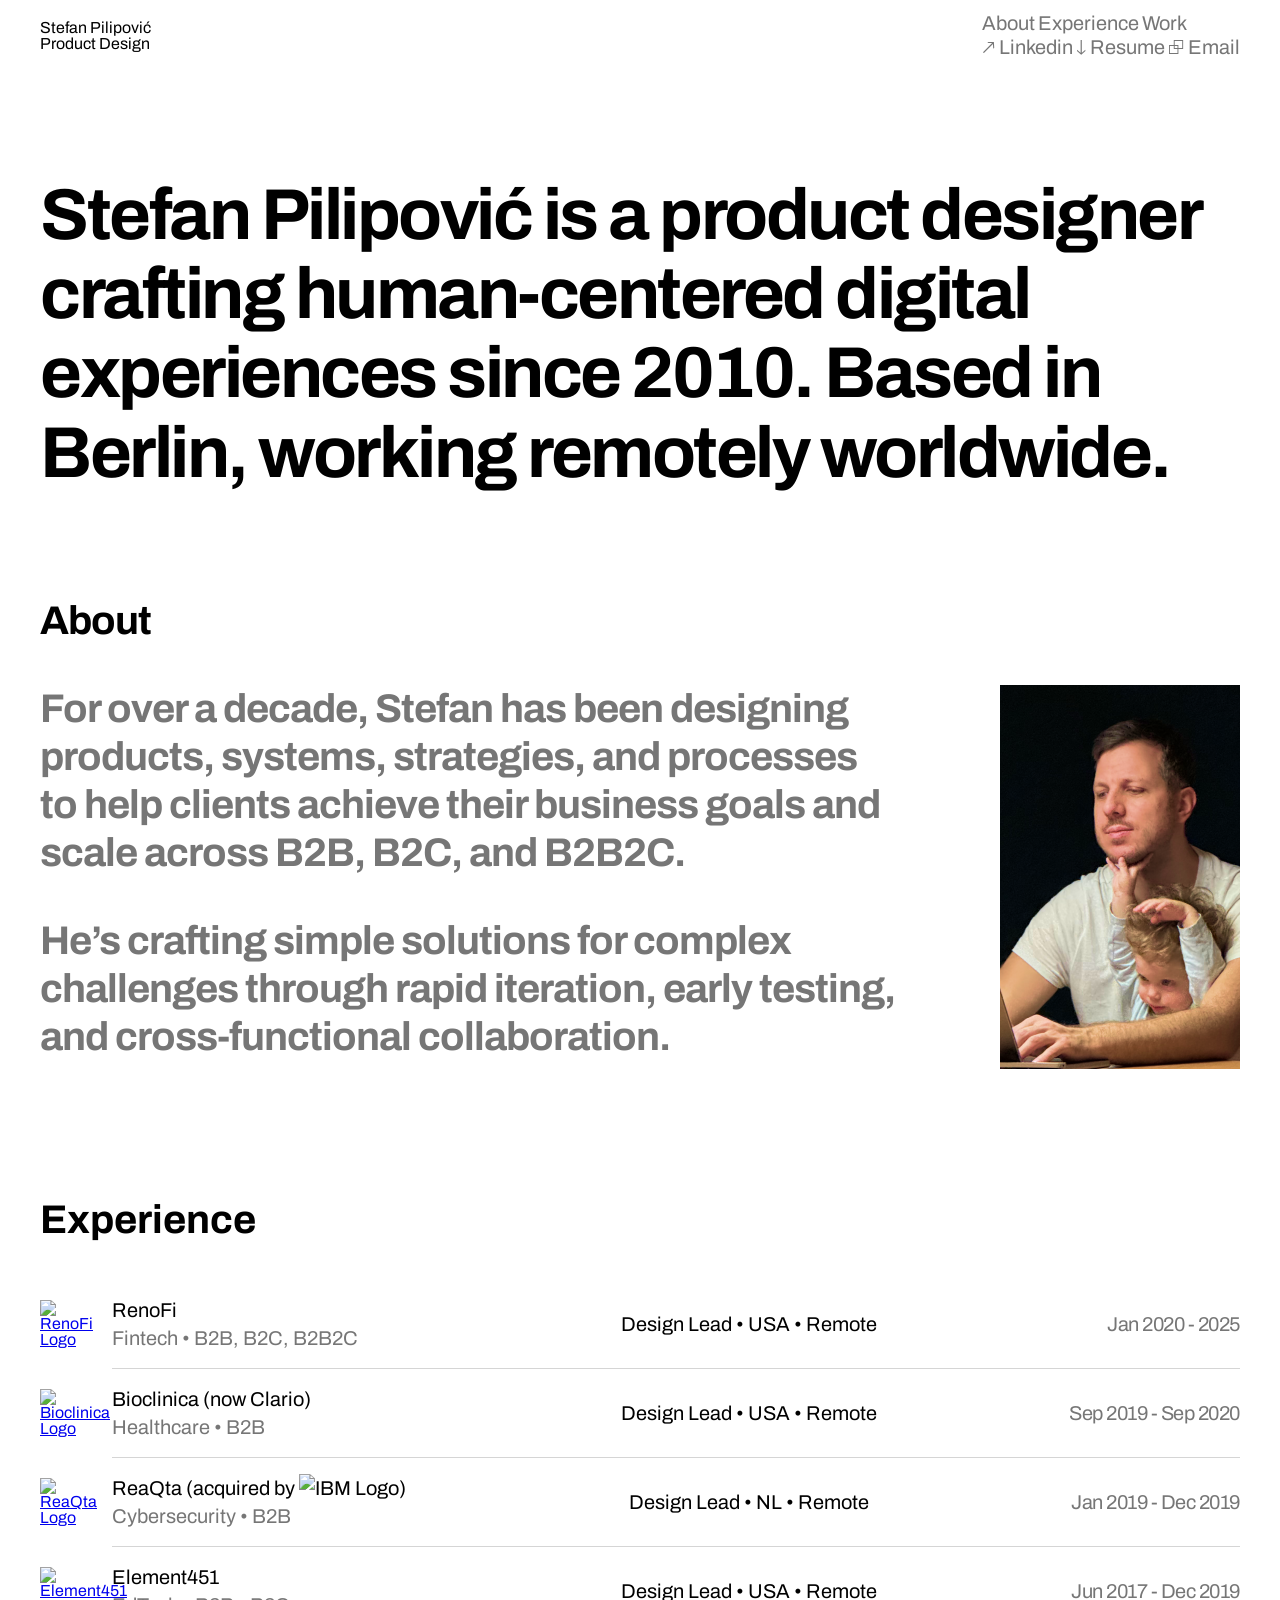
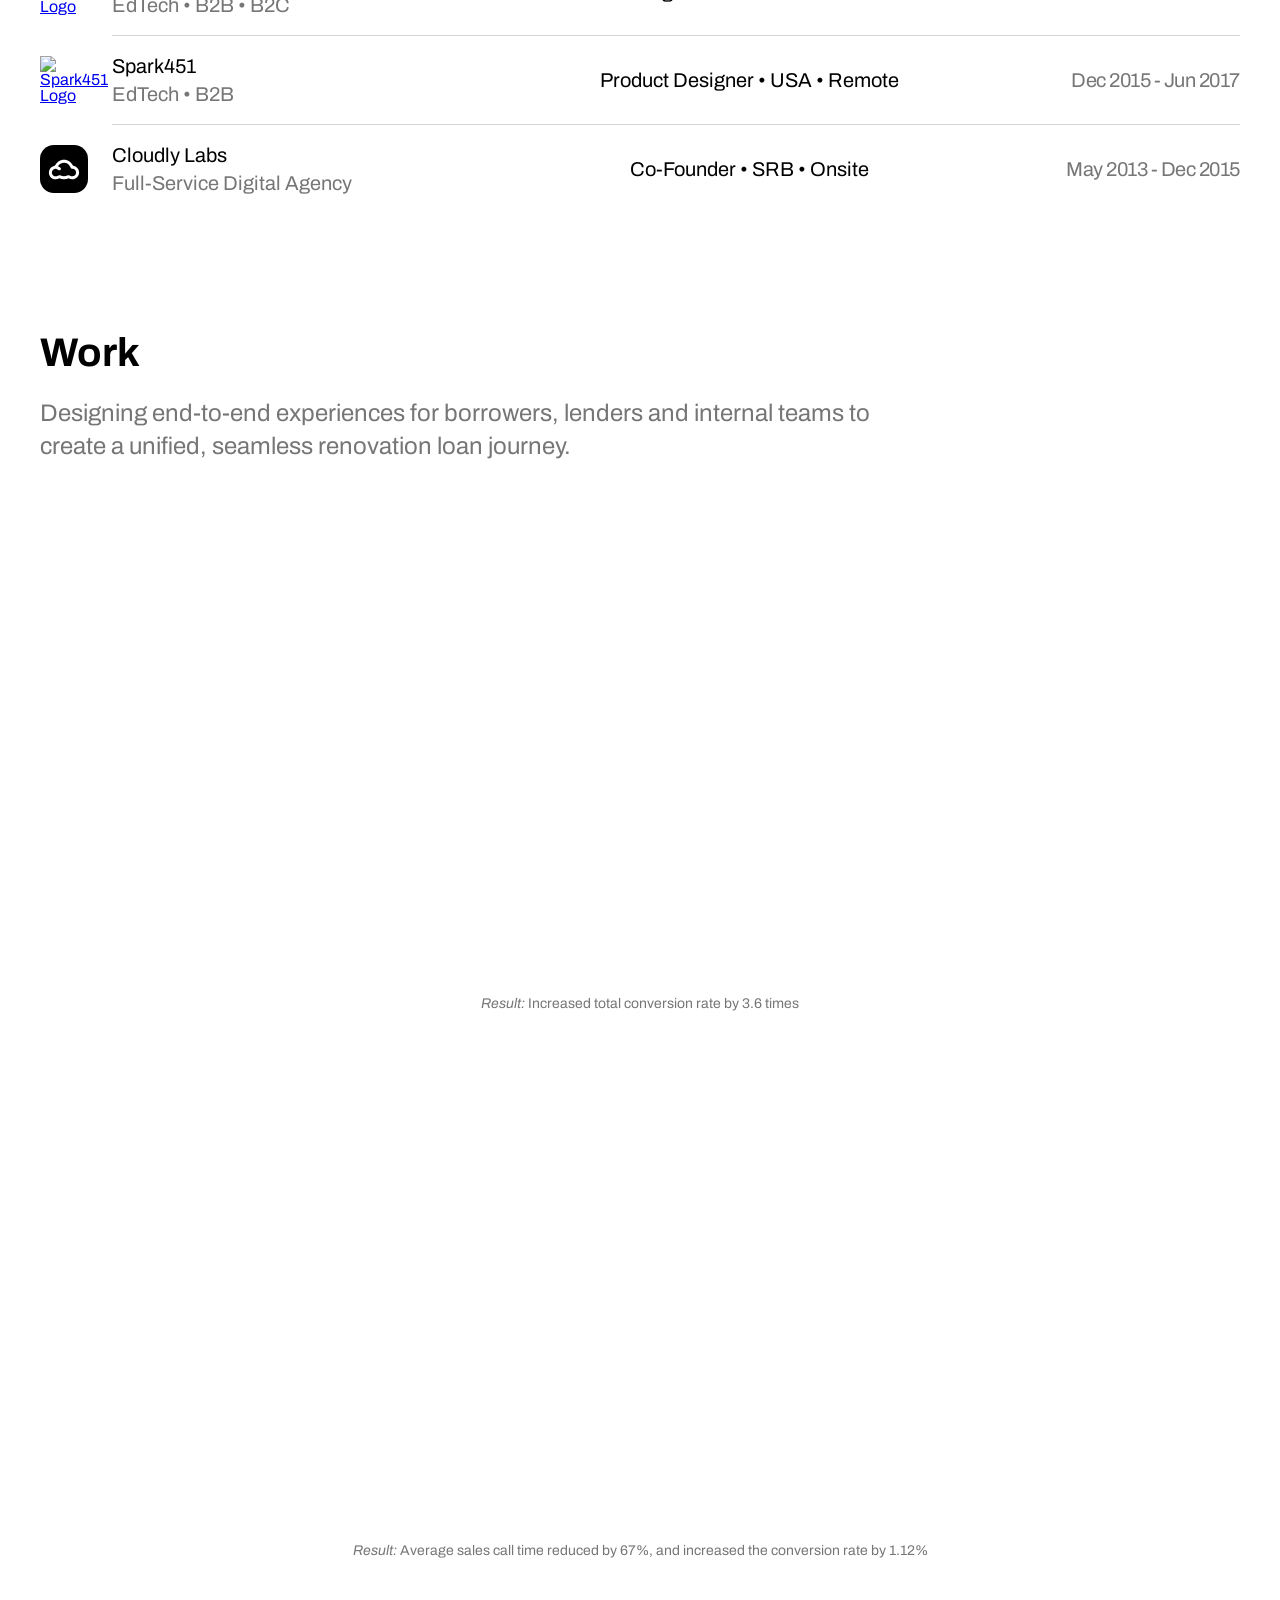
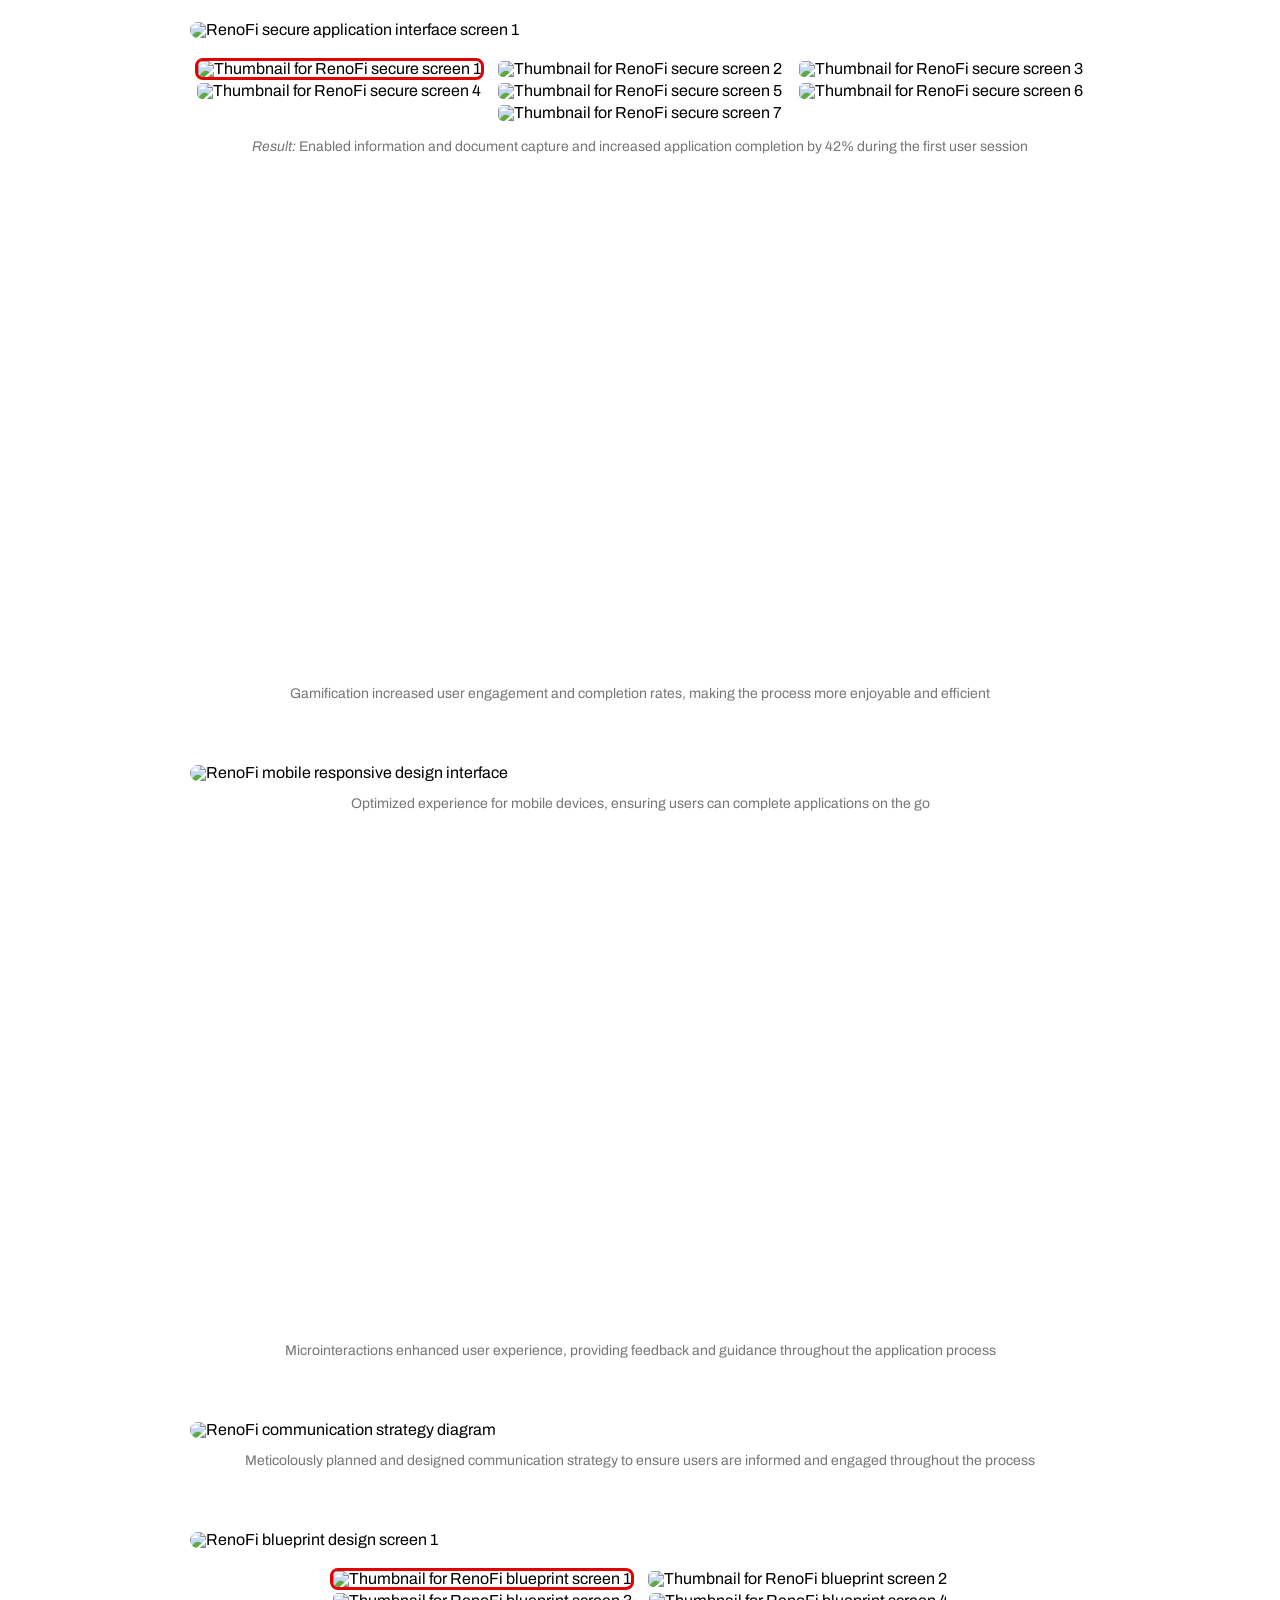
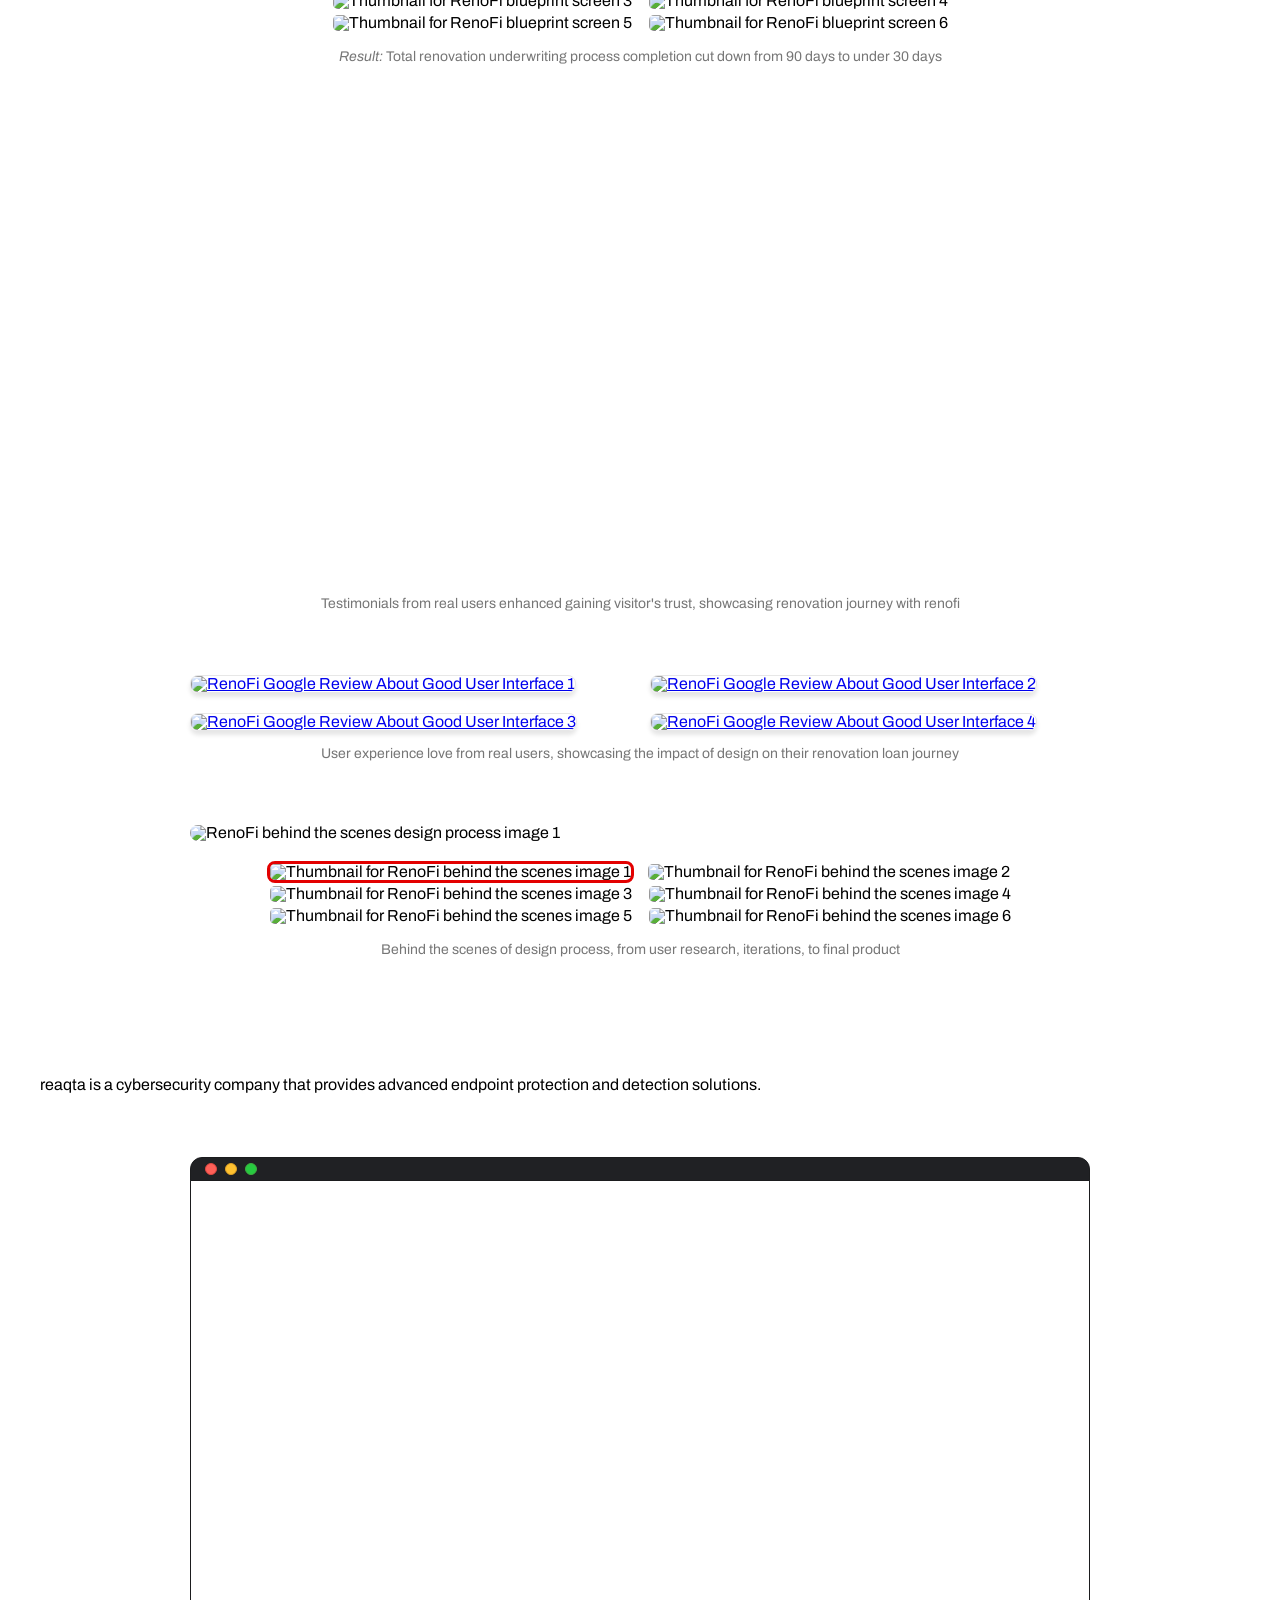
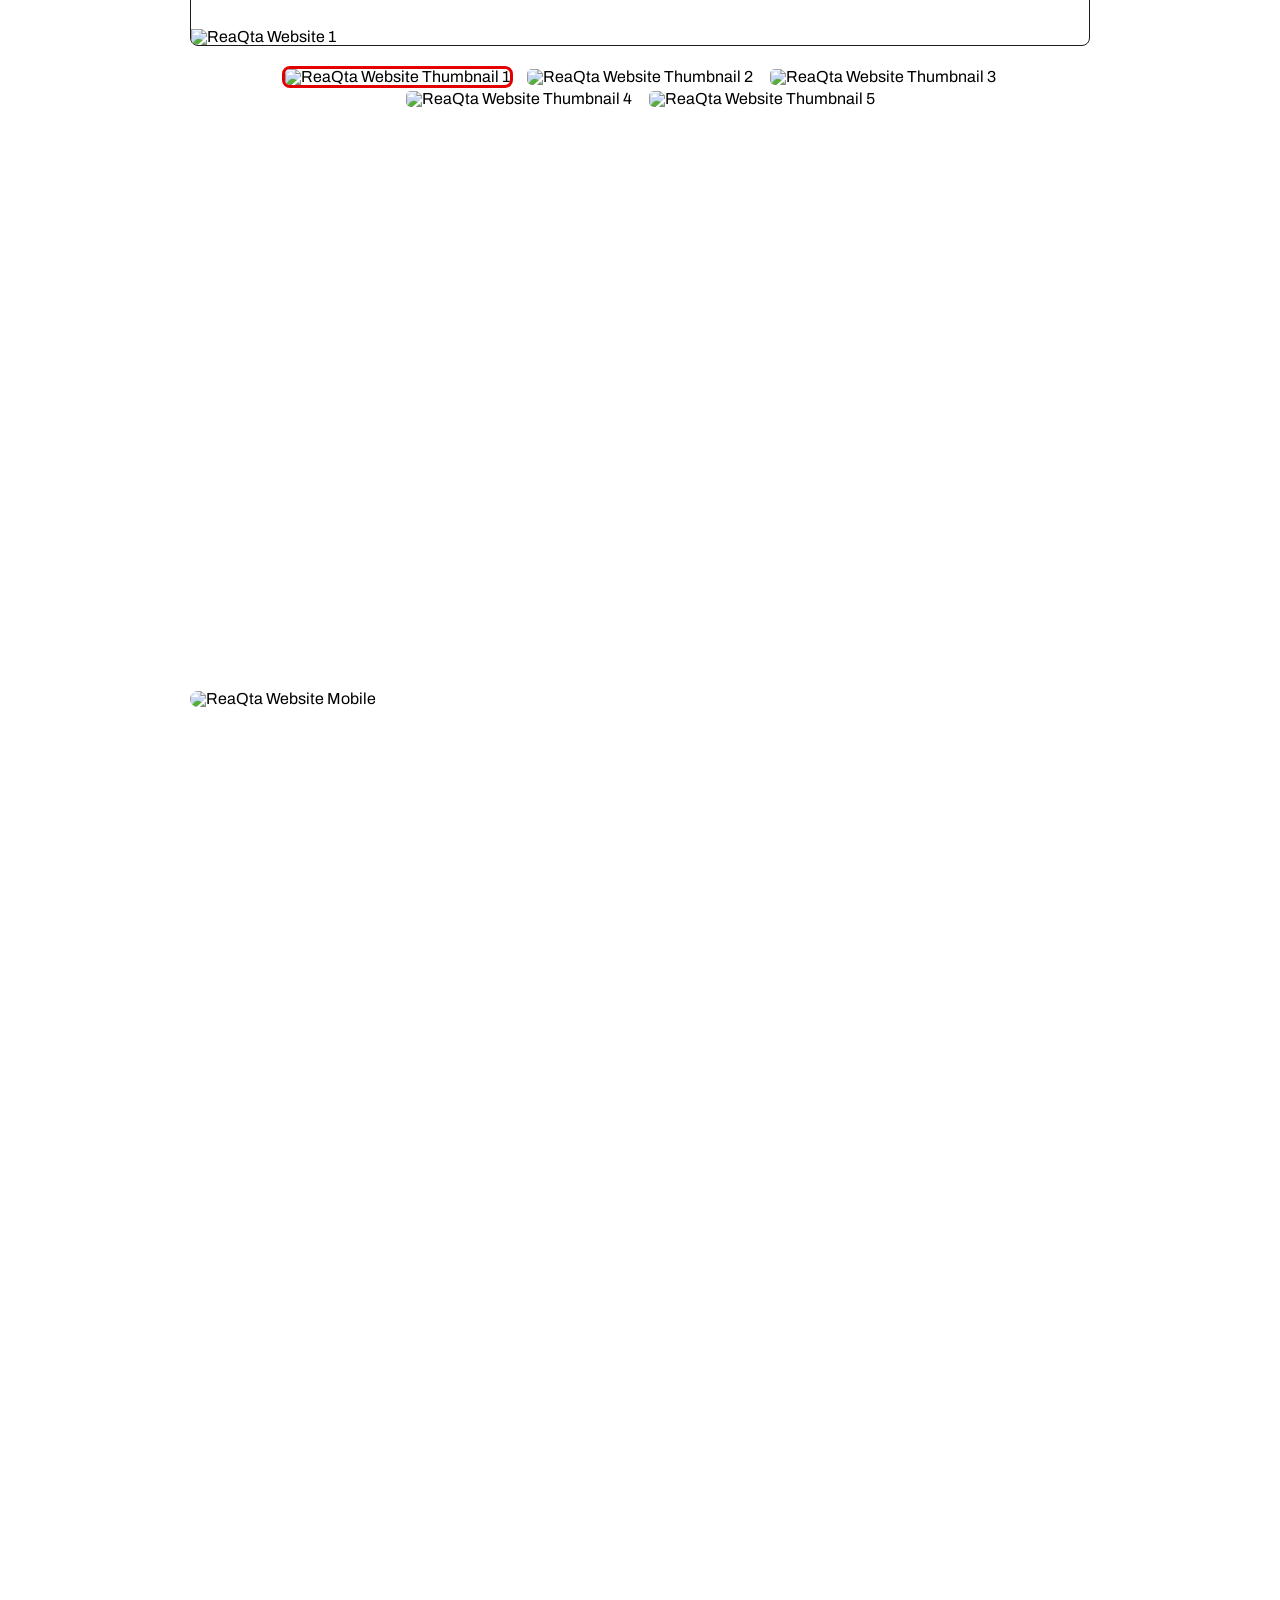
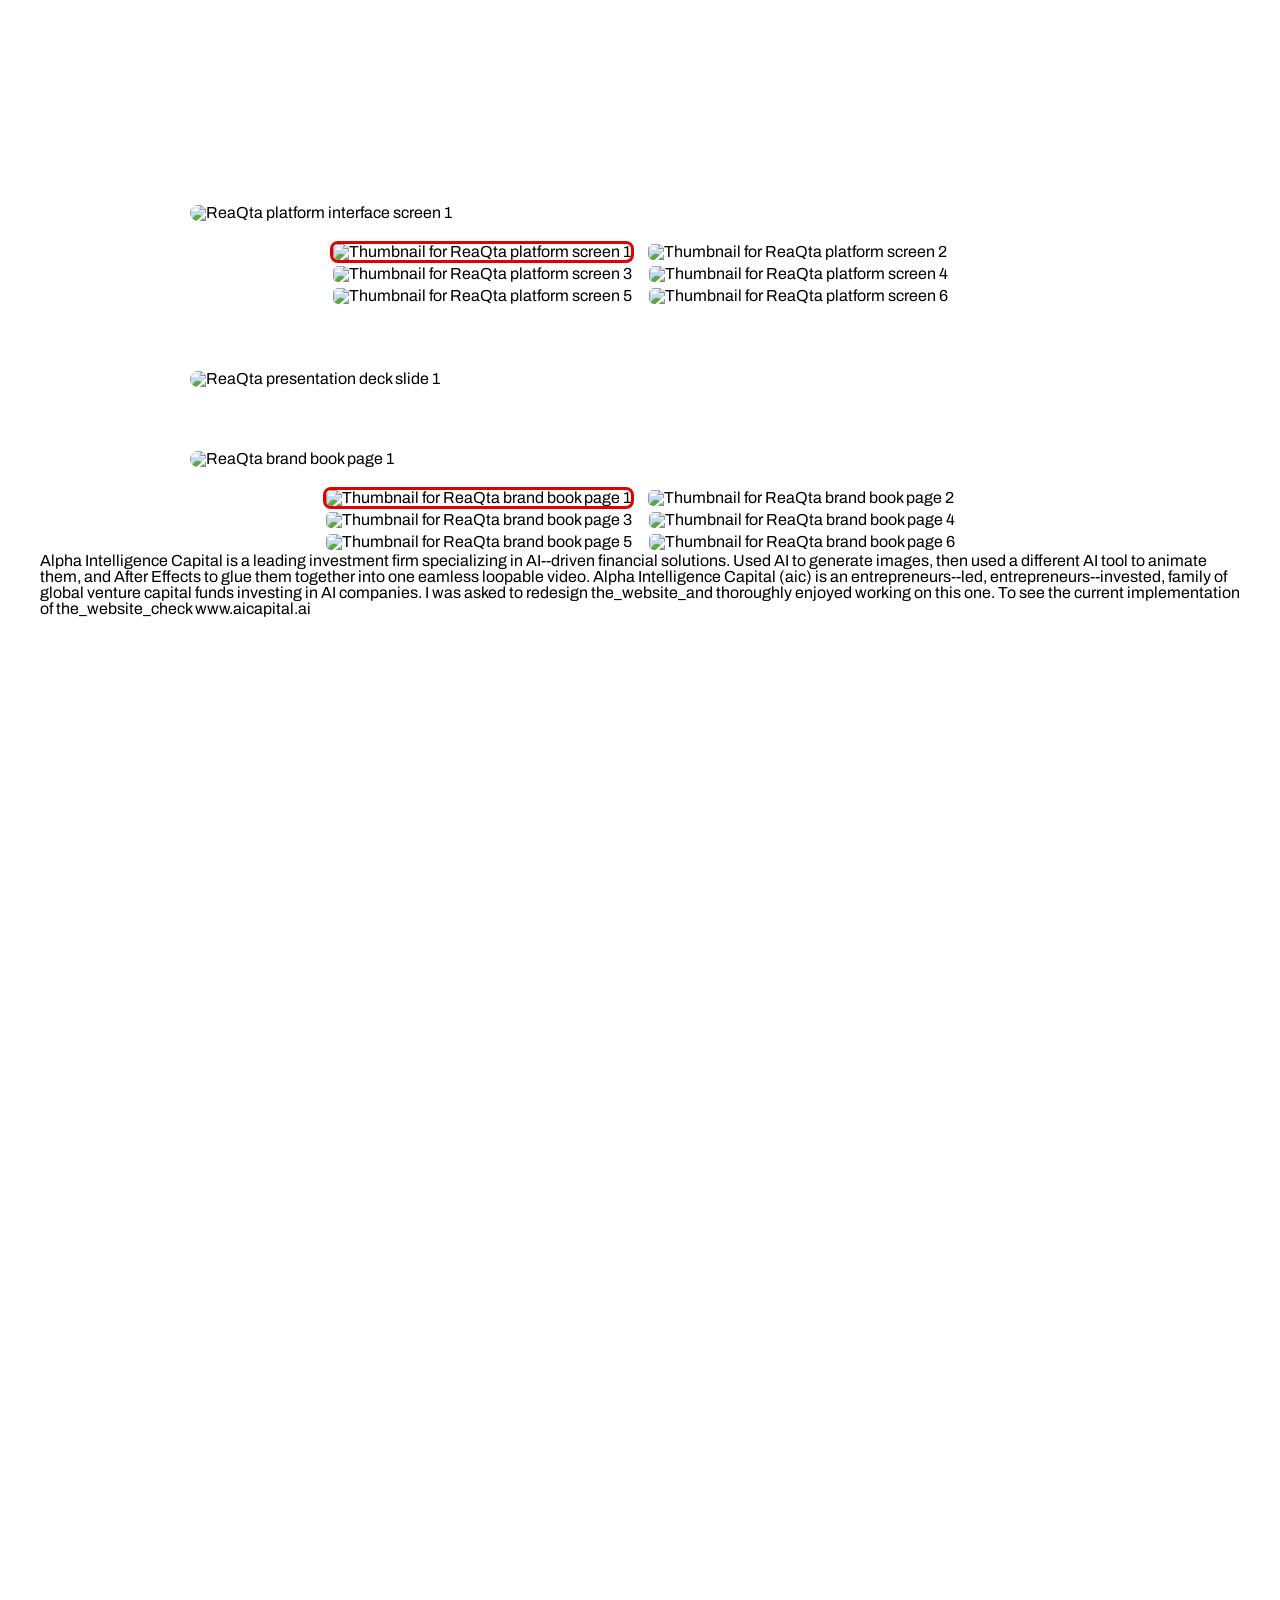
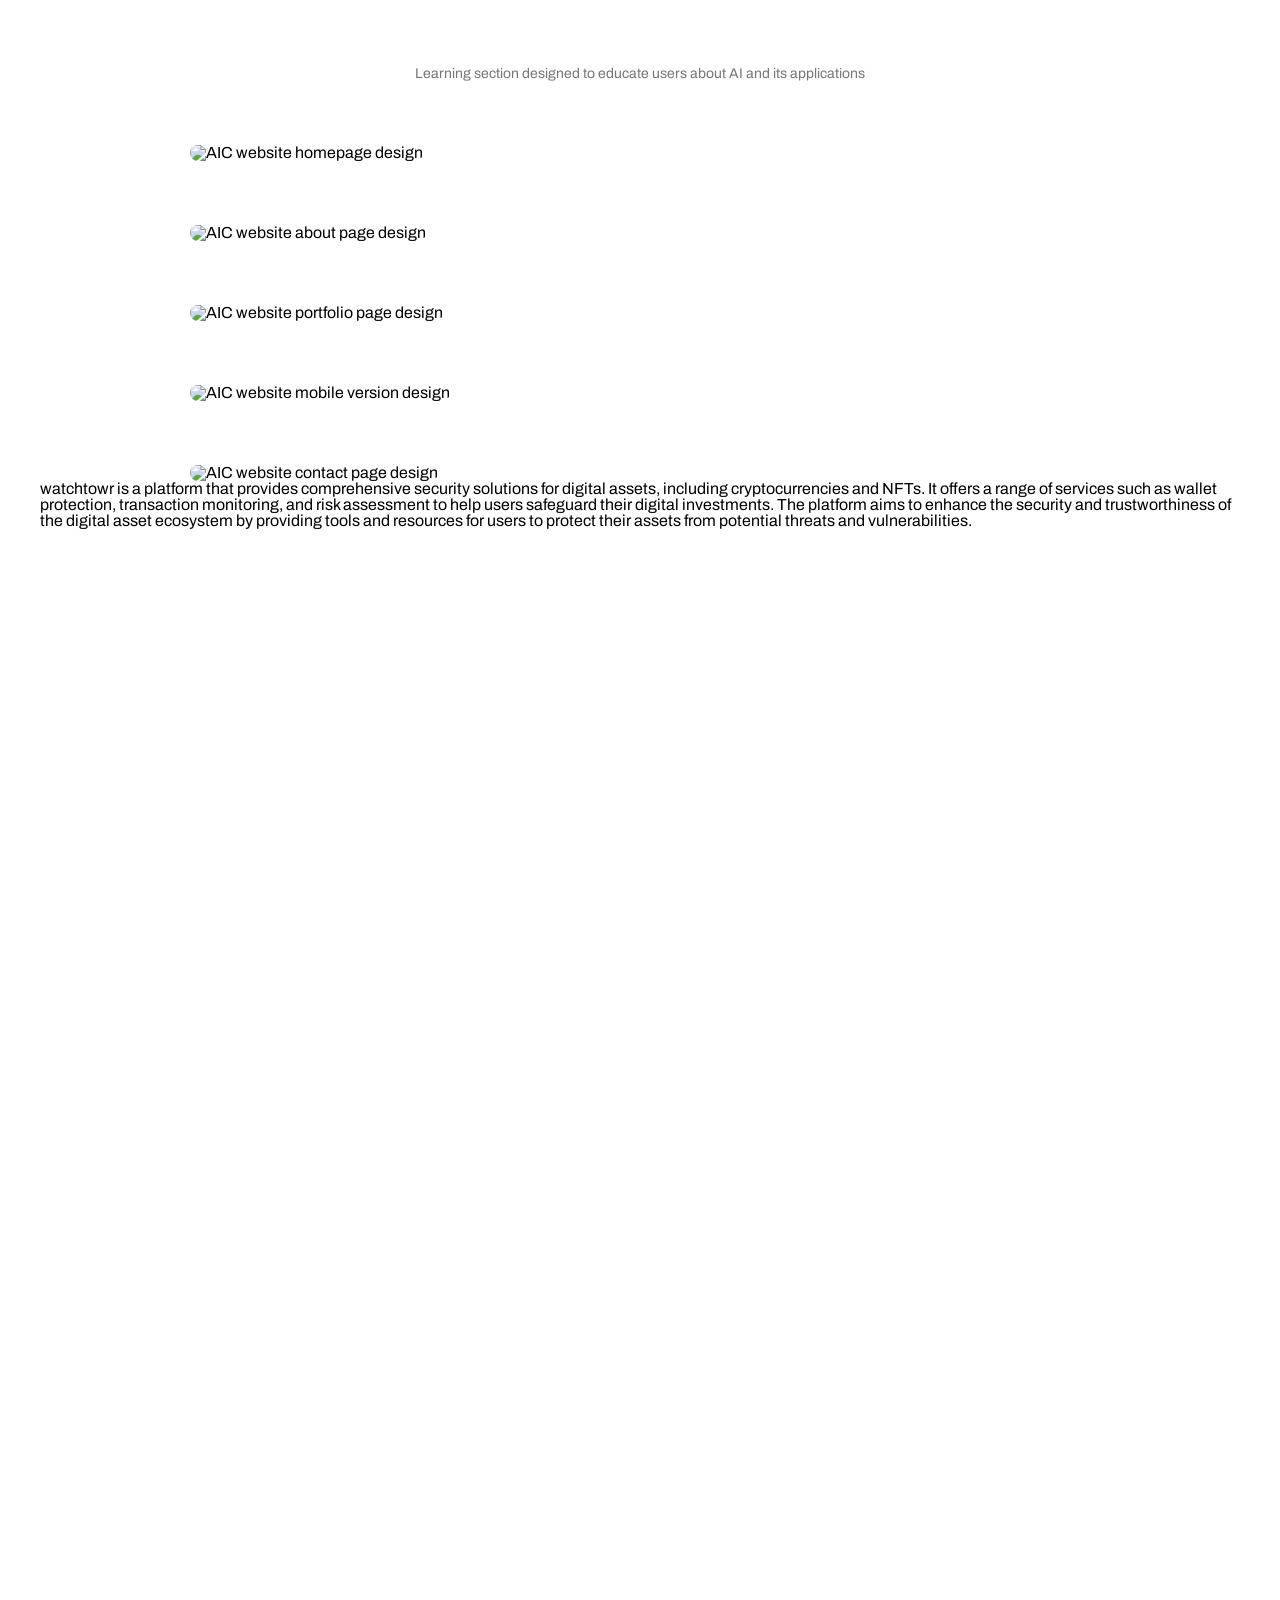
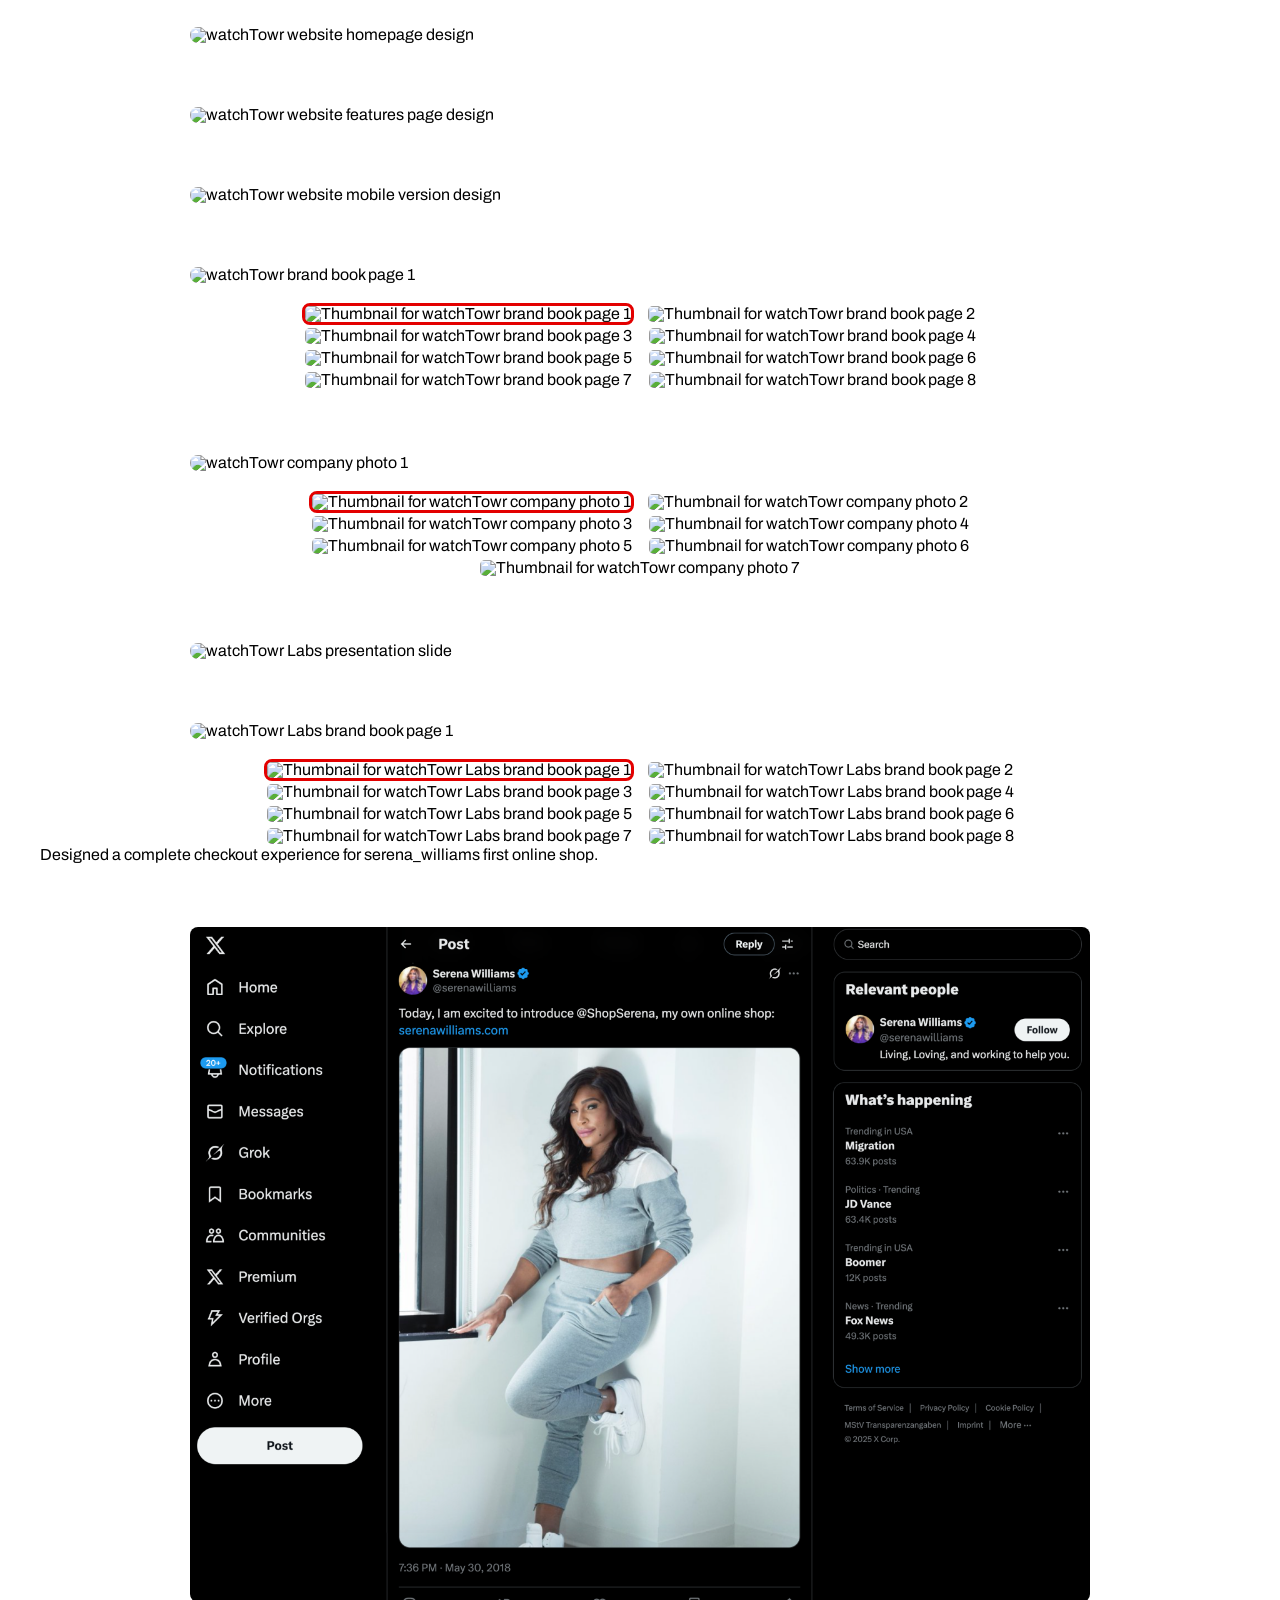
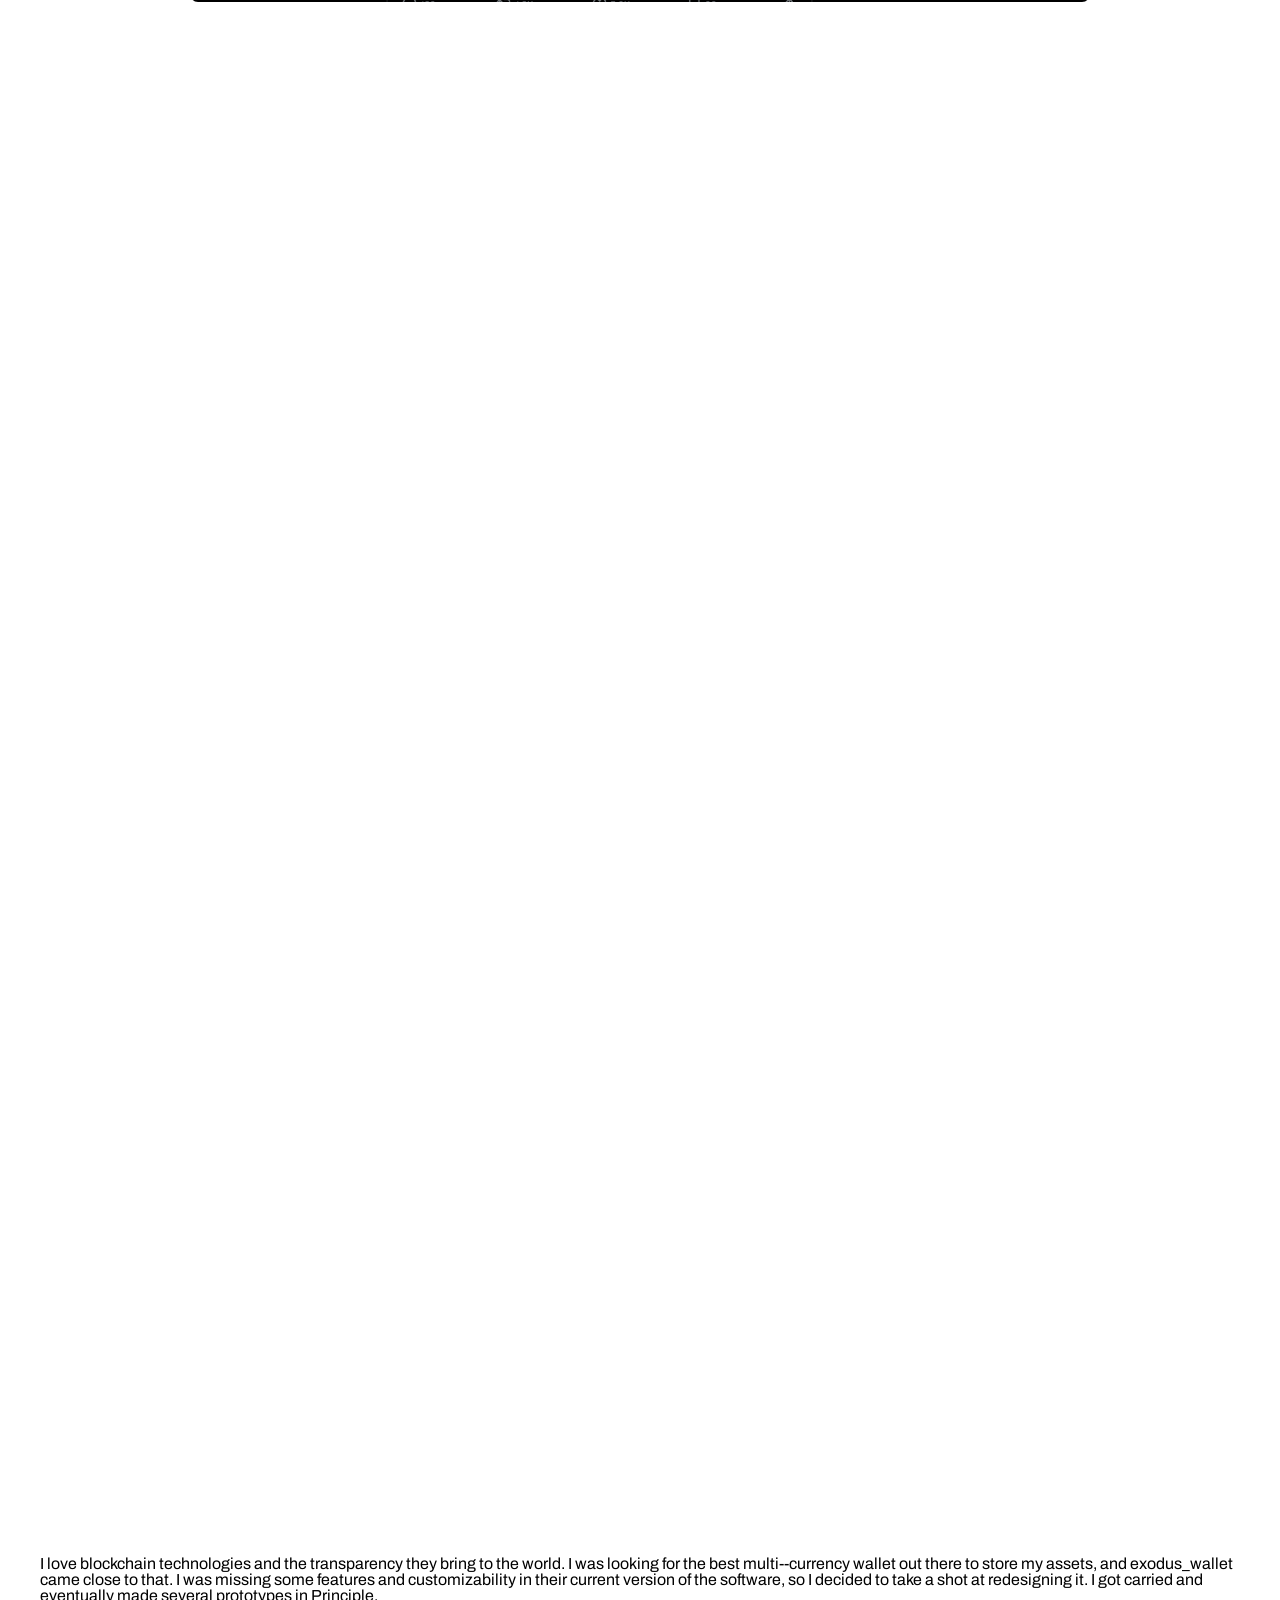
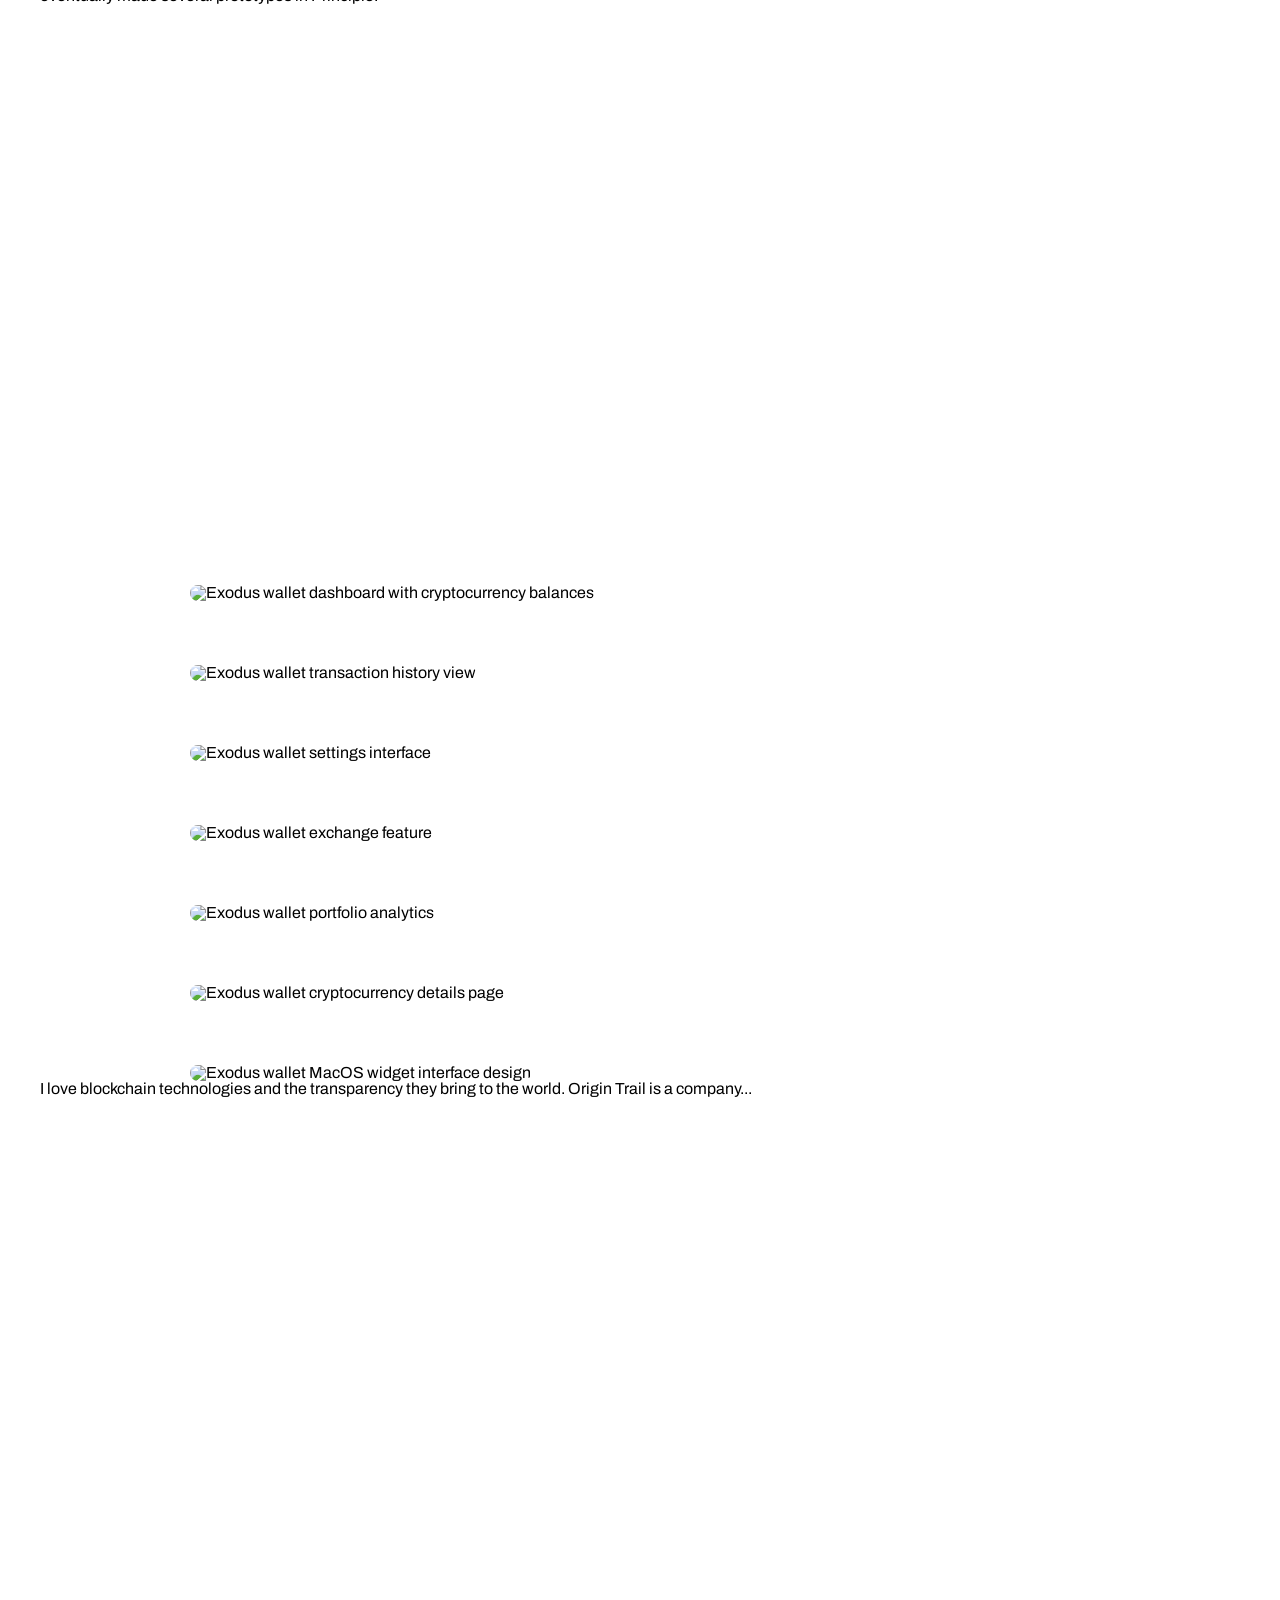
==== index - double row header.html @ b79d9fab "Made breakpoint versions, renamed header to navigation" ====
<!DOCTYPE html>
<html lang="en">

<head>
    <meta charset="UTF-8">
    <meta name="viewport" content="width=device-width, initial-scale=1.0">
    <title>Stefan Pilipović</title>
    <link rel="preconnect" href="https://fonts.googleapis.com">
    <link rel="preconnect" href="https://fonts.gstatic.com" crossorigin>
    <link href="https://fonts.googleapis.com/css2?family=Archivo:ital,wght@0,100..900;1,100..900&display=swap"
        rel="stylesheet">
    <link href="https://fonts.googleapis.com/css2?family=Noto+Sans+Symbols+2&display=swap" rel="stylesheet">
    <link rel="stylesheet" href="reset.css">
    <link rel="stylesheet" href="style.css">
    <link rel="stylesheet" href="header.css">
    <link rel="stylesheet" href="heading.css">
    <link rel="stylesheet" href="about.css">
    <link rel="stylesheet" href="experience.css">
    <link rel="stylesheet" href="work.css">
    <link rel="stylesheet" href="browser.css">
    <link rel="stylesheet" href="tooltip.css">
    <link rel="stylesheet" href="slideshow.css">
    <link rel="icon" type="image/svg+xml" href="assets/favicon.svg">
</head>

<!-- Google tag (gtag.js) -->
<script async src="https://www.googletagmanager.com/gtag/js?id=G-XB05ZPTBJV"></script>
<script>
    window.dataLayer = window.dataLayer || [];
    function gtag() { dataLayer.push(arguments); }
    gtag('js', new Date());
    gtag('config', 'G-XB05ZPTBJV');
</script>

<body>
    <header class="header">
        <div class="header__top">
            <p class="header__top--text">Stefan Pilipović</p>
            <p class="header__top--text">Product Design</p>
        </div>
        <div class="header__bottom">
            <div class="header__links--wrapper--left">
                <a href="#about" class="header__link">About</a>
                <a href="#experience" class="header__link">Experience</a>
                <a href="#work" class="header__link">Work</a>
            </div>

            <div class="header__links--wrapper--right">
                <a href="https://www.linkedin.com/in/spilipovic/" target="_blank" class="header__link"><span
                        class="header__links--symbol">&#x1F855;</span> Linkedin</a>
                <a href="https://www.dribbble.com/caki/" target="_blank" class="header__link"><span
                        class="header__links--symbol">&#129107;</span> Resume</a>
                <a href="mailto:stefan.pilipovic@gmail.com" class="header__link"><span
                        class="header__links--symbol">&#11194;</span>
                    Email</a>
            </div>
        </div>
    </header>


    <h1 class="heading">Stefan Pilipović is a product designer crafting human-centered digital experiences since 2010.
        Based in
        Berlin, working remotely worldwide.
    </h1>

    <section id="about" class="about">
        <h2 class="about__title">About</h2>
        <div class="about__content">
            <div class="about__text--wrapper">
                <p class="about__text">
                    For over a decade, Stefan has been designing products, systems, strategies, and processes to
                    help clients achieve their business goals and scale across B2B, B2C, and B2B2C.
                </p>
                <p class="about__text">
                    He’s crafting simple solutions for complex challenges through rapid iteration,
                    early testing, and cross-functional collaboration.
                </p>
            </div>
            <div class="about__image--wrapper">
                <img src="assets/profile_picture.png" alt="Profile Picture" class="about__image">
            </div>
        </div>
    </section>


    <section id="experience">
        <h2 class="experience__title">
            Experience
        </h2>

        <div class="experience__item">
            <div class="experience__item--left--side">
                <div class="experience__item--logo">
                    <a href="https://www.renofi.com" target="_blank">
                        <img src="assets/renofi.svg" alt="RenoFi Logo">
                    </a>
                </div>
                <div class="experience__company--name--wrapper">
                    <span class="experience__company--name">RenoFi</span>
                    <span class="experience__company--sector">Fintech • B2B, B2C, B2B2C</span>
                </div>
            </div>
            <div class="experience__location">
                Design Lead • USA • Remote
            </div>
            <div class="experience__duration">
                Jan 2020 - 2025
            </div>
        </div>

        <div class="experience__divider"></div>

        <div class="experience__item">
            <div class="experience__item--left--side">
                <div class="experience__item--logo">
                    <a href="https://www.clario.com" target="_blank">
                        <img src="assets/bioclinica.svg" alt="Bioclinica Logo">
                    </a>
                </div>
                <div class="experience__company--name--wrapper">
                    <span class="experience__company--name">Bioclinica (now Clario)</span>
                    <span class="experience__company--sector">Healthcare • B2B</span>
                </div>
            </div>
            <div class="experience__location">
                Design Lead • USA • Remote
            </div>
            <div class="experience__duration">
                Sep 2019 - Sep 2020
            </div>
        </div>

        <div class="experience__divider"></div>

        <div class="experience__item">
            <div class="experience__item--left--side">
                <div class="experience__item--logo">
                    <a href="https://mediacenter.ibm.com/media/IBM+Security+reaqta+Explained/1_l31z0vax"
                        target="_blank">
                        <img src="assets/reaqta.svg" alt="ReaQta Logo">
                    </a>
                </div>
                <div class="experience__company--name--wrapper">
                    <span class="experience__company--name">ReaQta (acquired by <img src="assets/ibm.svg" alt="IBM Logo"
                            class="ibm-logo">)</span>
                    <span class="experience__company--sector">Cybersecurity • B2B</span>
                </div>
            </div>
            <div class="experience__location">
                Design Lead • NL • Remote
            </div>
            <div class="experience__duration">
                Jan 2019 - Dec 2019
            </div>
        </div>

        <div class="experience__divider"></div>

        <div class="experience__item">
            <div class="experience__item--left--side">
                <div class="experience__item--logo">
                    <a href="https://www.element451.com" target="_blank">
                        <img src="assets/element451.svg" alt="Element451 Logo">
                    </a>
                </div>
                <div class="experience__company--name--wrapper">
                    <span class="experience__company--name">Element451</span>
                    <span class="experience__company--sector">EdTech • B2B • B2C</span>
                </div>
            </div>
            <div class="experience__location">
                Design Lead • USA • Remote
            </div>
            <div class="experience__duration">
                Jun 2017 - Dec 2019
            </div>
        </div>

        <div class="experience__divider"></div>

        <div class="experience__item">
            <div class="experience__item--left--side">
                <div class="experience__item--logo">
                    <a href="https://www.spark451.com" target="_blank">
                        <img src="assets/spark451.svg" alt="Spark451 Logo">
                    </a>
                </div>
                <div class="experience__company--name--wrapper">
                    <span class="experience__company--name">Spark451</span>
                    <span class="experience__company--sector">EdTech • B2B</span>
                </div>
            </div>
            <div class="experience__location">
                Product Designer • USA • Remote
            </div>
            <div class="experience__duration">
                Dec 2015 - Jun 2017
            </div>
        </div>

        <div class="experience__divider"></div>

        <div class="experience__item">
            <div class="experience__item--left--side">
                <div class="experience__item--logo">
                    <img src="assets/cloudly_labs.svg" alt="Cloudly Labs Logo">
                </div>
                <div class="experience__company--name--wrapper">
                    <span class="experience__company--name">Cloudly Labs</span>
                    <span class="experience__company--sector">Full-Service Digital Agency</span>
                </div>
            </div>
            <div class="experience__location">
                Co-Founder • SRB • Onsite
            </div>
            <div class="experience__duration">
                May 2013 - Dec 2015
            </div>
        </div>

    </section>

    <section id="work">
        <h2 class="work__title">
            Work
        </h2>
        <p class="work__description">
            Designing end-to-end experiences for borrowers, lenders and internal teams to create a unified, seamless
            renovation loan journey.
        </p>

        <div class="work__project--block">
            <video class="work__project--block--video">
                <source src="assets/renofi/renofi_video_1.mp4" type="video/mp4">
            </video>
            <span class="work__project--caption">
                <i>Result:</i> Increased total conversion rate by <b>3.6 times</b>
            </span>
        </div>

        <div class="work__project--block">
            <video class="work__project--block--video">
                <source src="assets/renofi/renofi_video_2.mp4" type="video/mp4">
            </video>
        </div>

        <span class="work__project--caption">
            <i>Result:</i> Average sales call time <b>reduced by 67%</b>, and <b>increased the conversion rate by
                1.12%</b>
        </span>

        <div class="slideshow">
            <img class="slideshow__slide" src="assets/renofi/renofi_secure_1.webp"
                alt="RenoFi secure application interface screen 1">
            <img class="slideshow__slide" src="assets/renofi/renofi_secure_2.webp"
                alt="RenoFi secure application interface screen 2">
            <img class="slideshow__slide" src="assets/renofi/renofi_secure_3.webp"
                alt="RenoFi secure application interface screen 3">
            <img class="slideshow__slide" src="assets/renofi/renofi_secure_4.webp"
                alt="RenoFi secure application interface screen 4">
            <img class="slideshow__slide" src="assets/renofi/renofi_secure_5.webp"
                alt="RenoFi secure application interface screen 5">
            <img class="slideshow__slide" src="assets/renofi/renofi_secure_6.webp"
                alt="RenoFi secure application interface screen 6">
            <img class="slideshow__slide" src="assets/renofi/renofi_secure_7.webp"
                alt="RenoFi secure application interface screen 7">

            <div class="thumbnail--wrapper" style="text-align:center; margin-top:20px;">
                <img class="slideshow__thumbnail" src="assets/renofi/renofi_secure_1.webp"
                    alt="Thumbnail for RenoFi secure screen 1">
                <img class="slideshow__thumbnail" src="assets/renofi/renofi_secure_2.webp"
                    alt="Thumbnail for RenoFi secure screen 2">
                <img class="slideshow__thumbnail" src="assets/renofi/renofi_secure_3.webp"
                    alt="Thumbnail for RenoFi secure screen 3">
                <img class="slideshow__thumbnail" src="assets/renofi/renofi_secure_4.webp"
                    alt="Thumbnail for RenoFi secure screen 4">
                <img class="slideshow__thumbnail" src="assets/renofi/renofi_secure_5.webp"
                    alt="Thumbnail for RenoFi secure screen 5">
                <img class="slideshow__thumbnail" src="assets/renofi/renofi_secure_6.webp"
                    alt="Thumbnail for RenoFi secure screen 6">
                <img class="slideshow__thumbnail" src="assets/renofi/renofi_secure_7.webp"
                    alt="Thumbnail for RenoFi secure screen 7">
            </div>
        </div>

        <span class="work__project--caption">
            <i>Result:</i> Enabled information and document capture and <b>increased application completion by
                42%</b>
            during the first user session
        </span>

        <div class="work__project--block">
            <video class="work__project--block--video" style="max-height: 450px;">
                <source src="assets/renofi/renofi_video_4.mp4" type="video/mp4">
            </video>
        </div>

        <span class="work__project--caption">
            Gamification increased user engagement and completion rates, making the process more
            <b>enjoyable and efficient</b>
        </span>

        <div class="work__project--block">
            <img src="assets/renofi/renofi_secure_8.webp" alt="RenoFi mobile responsive design interface"
                class="work__project--block--image">
        </div>

        <span class="work__project--caption">
            Optimized experience for mobile devices, ensuring users can complete applications on the go
        </span>

        <div class="work__project--block">
            <video class="work__project--block--video">
                <source src="assets/renofi/renofi_video_3.mp4" type="video/mp4">
            </video>
        </div>

        <span class="work__project--caption">
            Microinteractions enhanced user experience, providing feedback and guidance throughout the
            application process
        </span>

        <div class="work__project--block">
            <img src="assets/renofi/renofi_secure_9.webp" alt="RenoFi communication strategy diagram"
                class="work__project--block--image">
        </div>

        <span class="work__project--caption">
            Meticolously planned and designed communication strategy to ensure users are informed and
            engaged throughout the process
        </span>

        <div class="slideshow work__project--block--content">
            <img class="slideshow__slide" src="assets/renofi/renofi_blueprint_1.webp"
                alt="RenoFi blueprint design screen 1">
            <img class="slideshow__slide" src="assets/renofi/renofi_blueprint_2.webp"
                alt="RenoFi blueprint design screen 2">
            <img class="slideshow__slide" src="assets/renofi/renofi_blueprint_3.webp"
                alt="RenoFi blueprint design screen 3">
            <img class="slideshow__slide" src="assets/renofi/renofi_blueprint_4.webp"
                alt="RenoFi blueprint design screen 4">
            <img class="slideshow__slide" src="assets/renofi/renofi_blueprint_5.webp"
                alt="RenoFi blueprint design screen 5">
            <img class="slideshow__slide" src="assets/renofi/renofi_blueprint_6.webp"
                alt="RenoFi blueprint design screen 6">

            <div class="slideshow__thumbnail--wrapper">
                <img class="slideshow__thumbnail" src="assets/renofi/renofi_blueprint_1.webp"
                    alt="Thumbnail for RenoFi blueprint screen 1">
                <img class="slideshow__thumbnail" src="assets/renofi/renofi_blueprint_2.webp"
                    alt="Thumbnail for RenoFi blueprint screen 2">
                <img class="slideshow__thumbnail" src="assets/renofi/renofi_blueprint_3.webp"
                    alt="Thumbnail for RenoFi blueprint screen 3">
                <img class="slideshow__thumbnail" src="assets/renofi/renofi_blueprint_4.webp"
                    alt="Thumbnail for RenoFi blueprint screen 4">
                <img class="slideshow__thumbnail" src="assets/renofi/renofi_blueprint_5.webp"
                    alt="Thumbnail for RenoFi blueprint screen 5">
                <img class="slideshow__thumbnail" src="assets/renofi/renofi_blueprint_6.webp"
                    alt="Thumbnail for RenoFi blueprint screen 6">
            </div>
        </div>

        <span class="work__project--caption">
            <i>Result:</i> Total renovation underwriting <b>process completion cut down from 90 days to
                under 30 days</b>
        </span>

        <div class="work__project--block">
            <video class="work__project--block--video">
                <source src="assets/renofi/renofi_video_5.mp4" type="video/mp4">
            </video>
        </div>

        <span class="work__project--caption">
            Testimonials from real users enhanced gaining visitor's trust, showcasing renovation journey with renofi
        </span>

        <div class="work__project--block">
            <div class="work__project--block--reviews">
                <a href="https://maps.app.goo.gl/q4uQizz6maZZ63zh6" target="_blank">
                    <img src="assets/renofi/renofi_review_1.webp" alt="RenoFi Google Review About Good User Interface 1"
                        class="work__project--block--reviews--card">
                </a>
                <a href="https://maps.app.goo.gl/z1F3Hcuv41Yta2DY8" target="_blank">
                    <img src="assets/renofi/renofi_review_2.webp" alt="RenoFi Google Review About Good User Interface 2"
                        class="work__project--block--reviews--card">
                </a>
                <a href="https://maps.app.goo.gl/EV6oahqR7vwTZ5ibA" target="_blank">
                    <img src="assets/renofi/renofi_review_3.webp" alt="RenoFi Google Review About Good User Interface 3"
                        class="work__project--block--reviews--card">
                </a>
                <a href="https://maps.app.goo.gl/gbrK3fDPsn3X4yc16" target="_blank">
                    <img src="assets/renofi/renofi_review_4.webp" alt="RenoFi Google Review About Good User Interface 4"
                        class="work__project--block--reviews--card">
                </a>
            </div>
        </div>

        <span class="work__project--caption">
            User experience love from real users, showcasing the impact of design on their
            renovation loan journey
        </span>

        <div class="slideshow work__project--block--content">
            <img class="slideshow__slide" src="assets/renofi/renofi_bts_1.webp"
                alt="RenoFi behind the scenes design process image 1">
            <img class="slideshow__slide" src="assets/renofi/renofi_bts_2.webp"
                alt="RenoFi behind the scenes design process image 2">
            <img class="slideshow__slide" src="assets/renofi/renofi_bts_3.webp"
                alt="RenoFi behind the scenes design process image 3">
            <img class="slideshow__slide" src="assets/renofi/renofi_bts_4.webp"
                alt="RenoFi behind the scenes design process image 4">
            <img class="slideshow__slide" src="assets/renofi/renofi_bts_5.webp"
                alt="RenoFi behind the scenes design process image 5">
            <img class="slideshow__slide" src="assets/renofi/renofi_bts_6.webp"
                alt="RenoFi behind the scenes design process image 6">

            <div class="slideshow__thumbnail--wrapper">
                <img class="slideshow__thumbnail" src="assets/renofi/renofi_bts_1.webp"
                    alt="Thumbnail for RenoFi behind the scenes image 1">
                <img class="slideshow__thumbnail" src="assets/renofi/renofi_bts_2.webp"
                    alt="Thumbnail for RenoFi behind the scenes image 2">
                <img class="slideshow__thumbnail" src="assets/renofi/renofi_bts_3.webp"
                    alt="Thumbnail for RenoFi behind the scenes image 3">
                <img class="slideshow__thumbnail" src="assets/renofi/renofi_bts_4.webp"
                    alt="Thumbnail for RenoFi behind the scenes image 4">
                <img class="slideshow__thumbnail" src="assets/renofi/renofi_bts_5.webp"
                    alt="Thumbnail for RenoFi behind the scenes image 5">
                <img class="slideshow__thumbnail" src="assets/renofi/renofi_bts_6.webp"
                    alt="Thumbnail for RenoFi behind the scenes image 6">
            </div>
        </div>

        <span class="work__project--caption">
            Behind the scenes of design process, from user research, iterations, to final product
        </span>

    </section>

    <section>
        <p style="margin-top: 120px;">
            reaqta is a cybersecurity company that provides advanced endpoint protection and detection solutions.
        </p>

        <div class="slideshow work__project--block--video no-autoplay">
            <div class="browser">
                <div class="browser__header">
                    <div class="browser__header--control browser__header--control--close tooltip">
                        <span class="tooltiptext">Out of order&nbsp; 🚧</span>
                    </div>
                    <div class="browser__header--control browser__header--control--minimize tooltip">
                        <span class="tooltiptext">Out of order&nbsp; 🚧</span>
                    </div>
                    <div class="browser__header--control browser__header--control--expand tooltip">
                        <span class="tooltiptext">Out of order&nbsp; 🚧</span>
                    </div>
                </div>
                <div class="browser__content">
                    <div class="slideshow__slide">
                        <video class="work__project--block--video--slideshow">
                            <source src="assets/reaqta/reaqta_website_1_top.mp4" type="video/mp4">
                        </video>
                        <img src="assets/reaqta/reaqta_website_1_bottom.svg" alt="ReaQta Website 1"
                            class="browser__content--img">
                    </div>
                    <img class="slideshow__slide" src="assets/reaqta/reaqta_website_2.svg" alt="ReaQta Website 2">
                    <img class="slideshow__slide" src="assets/reaqta/reaqta_website_3.svg" alt="ReaQta Website 3">
                    <img class="slideshow__slide" src="assets/reaqta/reaqta_website_4.svg" alt="ReaQta Website 4">
                    <img class="slideshow__slide" src="assets/reaqta/reaqta_website_5.svg" alt="ReaQta Website 5">
                </div>
            </div>

            <div class="slideshow__thumbnail--wrapper">
                <img class="slideshow__thumbnail active" src="assets/reaqta/reaqta_website_1_thumbnail.svg"
                    alt="ReaQta Website Thumbnail 1">
                <img class="slideshow__thumbnail" src="assets/reaqta/reaqta_website_2.svg"
                    alt="ReaQta Website Thumbnail 2">
                <img class="slideshow__thumbnail" src="assets/reaqta/reaqta_website_3.svg"
                    alt="ReaQta Website Thumbnail 3">
                <img class="slideshow__thumbnail" src="assets/reaqta/reaqta_website_4.svg"
                    alt="ReaQta Website Thumbnail 4">
                <img class="slideshow__thumbnail" src="assets/reaqta/reaqta_website_5.svg"
                    alt="ReaQta Website Thumbnail 5">
            </div>
        </div>

        <div class="work__project--block">
            <video class="work__project--block--video">
                <source src="assets/reaqta/reaqta_video_3.mp4" type="video/mp4">
            </video>
        </div>

        <div class="work__project--block">
            <img src="assets/reaqta/reaqta_website_mobile.svg" alt="ReaQta Website Mobile"
                class="work__project--block--image">
        </div>

        <div class="work__project--block">
            <video class="work__project--block--video">
                <source src="assets/reaqta/reaqta_video_4.mp4" type="video/mp4">
            </video>
        </div>

        <div class="work__project--block">
            <video class="work__project--block--video">
                <source src="assets/reaqta/reaqta_video_2.mp4" type="video/mp4">
            </video>
        </div>

        <div class="slideshow">
            <img class="slideshow__slide" src="assets/reaqta/reaqta_platform_1.svg"
                alt="ReaQta platform interface screen 1">
            <img class="slideshow__slide" src="assets/reaqta/reaqta_platform_2.svg"
                alt="ReaQta platform interface screen 2">
            <img class="slideshow__slide" src="assets/reaqta/reaqta_platform_3.svg"
                alt="ReaQta platform interface screen 3">
            <img class="slideshow__slide" src="assets/reaqta/reaqta_platform_4.svg"
                alt="ReaQta platform interface screen 4">
            <img class="slideshow__slide" src="assets/reaqta/reaqta_platform_5.svg"
                alt="ReaQta platform interface screen 5">
            <img class="slideshow__slide" src="assets/reaqta/reaqta_platform_6.svg"
                alt="ReaQta platform interface screen 6">

            <div class="slideshow__thumbnail--wrapper">
                <img class="slideshow__thumbnail" src="assets/reaqta/reaqta_platform_1.svg"
                    alt="Thumbnail for ReaQta platform screen 1">
                <img class="slideshow__thumbnail" src="assets/reaqta/reaqta_platform_2.svg"
                    alt="Thumbnail for ReaQta platform screen 2">
                <img class="slideshow__thumbnail" src="assets/reaqta/reaqta_platform_3.svg"
                    alt="Thumbnail for ReaQta platform screen 3">
                <img class="slideshow__thumbnail" src="assets/reaqta/reaqta_platform_4.svg"
                    alt="Thumbnail for ReaQta platform screen 4">
                <img class="slideshow__thumbnail" src="assets/reaqta/reaqta_platform_5.svg"
                    alt="Thumbnail for ReaQta platform screen 5">
                <img class="slideshow__thumbnail" src="assets/reaqta/reaqta_platform_6.svg"
                    alt="Thumbnail for ReaQta platform screen 6">
            </div>
        </div>

        <div class="slideshow work__project--block--content">
            <img class="slideshow__slide" src="assets/reaqta/reaqta_deck_1.svg" alt="ReaQta presentation deck slide 1">
            <img class="slideshow__slide" src="assets/reaqta/reaqta_deck_2.svg" alt="ReaQta presentation deck slide 2">
            <img class="slideshow__slide" src="assets/reaqta/reaqta_deck_3.svg" alt="ReaQta presentation deck slide 3">
        </div>

        <div class="slideshow work__project--block--content">
            <img class="slideshow__slide" src="assets/reaqta/reaqta_brand_book_1.svg" alt="ReaQta brand book page 1">
            <img class="slideshow__slide" src="assets/reaqta/reaqta_brand_book_2.svg" alt="ReaQta brand book page 2">
            <img class="slideshow__slide" src="assets/reaqta/reaqta_brand_book_3.svg" alt="ReaQta brand book page 3">
            <img class="slideshow__slide" src="assets/reaqta/reaqta_brand_book_4.svg" alt="ReaQta brand book page 4">
            <img class="slideshow__slide" src="assets/reaqta/reaqta_brand_book_5.svg" alt="ReaQta brand book page 5">
            <img class="slideshow__slide" src="assets/reaqta/reaqta_brand_book_6.svg" alt="ReaQta brand book page 6">

            <div class="slideshow__thumbnail--wrapper">
                <img class="slideshow__thumbnail" src="assets/reaqta/reaqta_brand_book_1.svg"
                    alt="Thumbnail for ReaQta brand book page 1">
                <img class="slideshow__thumbnail" src="assets/reaqta/reaqta_brand_book_2.svg"
                    alt="Thumbnail for ReaQta brand book page 2">
                <img class="slideshow__thumbnail" src="assets/reaqta/reaqta_brand_book_3.svg"
                    alt="Thumbnail for ReaQta brand book page 3">
                <img class="slideshow__thumbnail" src="assets/reaqta/reaqta_brand_book_4.svg"
                    alt="Thumbnail for ReaQta brand book page 4">
                <img class="slideshow__thumbnail" src="assets/reaqta/reaqta_brand_book_5.svg"
                    alt="Thumbnail for ReaQta brand book page 5">
                <img class="slideshow__thumbnail" src="assets/reaqta/reaqta_brand_book_6.svg"
                    alt="Thumbnail for ReaQta brand book page 6">
            </div>
        </div>
    </section>

    <section>
        <p>
            Alpha Intelligence Capital is a leading investment firm specializing in AI--driven financial solutions.
            Used
            AI to generate images, then used a different AI tool to animate them, and After Effects to glue them
            together into one eamless loopable video. Alpha Intelligence Capital (aic) is an entrepreneurs--led,
            entrepreneurs--invested, family of global venture capital funds investing in AI companies.

            I was asked to redesign the_website_and thoroughly enjoyed working on this one.

            To see the current implementation of the_website_check www.aicapital.ai
        </p>

        <div class="work__project--block">
            <video class="work__project--block--video">
                <source src="assets/aic/aic_video_1.mp4" type="video/mp4">
            </video>
        </div>

        <div class="work__project--block">
            <video class="work__project--block--video">
                <source src="assets/aic/aic_video_2.mp4" type="video/mp4">
            </video>
        </div>

        <span class="work__project--caption">
            Learning section designed to educate users about AI and its applications
        </span>

        <div class="work__project--block">
            <img src="assets/aic/aic_website_1.webp" alt="AIC website homepage design"
                class="work__project--block--image">
        </div>

        <div class="work__project--block">
            <img src="assets/aic/aic_website_2.webp" alt="AIC website about page design"
                class="work__project--block--image">
        </div>

        <div class="work__project--block">
            <img src="assets/aic/aic_website_3.webp" alt="AIC website portfolio page design"
                class="work__project--block--image">
        </div>

        <div class="work__project--block">
            <img src="assets/aic/aic_website_Mobile.webp" alt="AIC website mobile version design"
                class="work__project--block--image">
        </div>

        <div class="work__project--block">
            <img src="assets/aic/aic_website_4.webp" alt="AIC website contact page design"
                class="work__project--block--image">
        </div>

    </section>

    <section>
        <p>
            watchtowr is a platform that provides comprehensive security solutions for digital assets, including
            cryptocurrencies and NFTs. It offers a range of services such as wallet protection, transaction
            monitoring,
            and risk assessment to help users safeguard their digital investments. The platform aims to enhance the
            security and trustworthiness of the digital asset ecosystem by providing tools and resources for users
            to
            protect their assets from potential threats and vulnerabilities.
        </p>

        <div class="work__project--block">
            <video class="work__project--block--video">
                <source src="assets/watchtowr/watchtowr_video_1.mp4" type="video/mp4">
            </video>
        </div>

        <div class="work__project--block">
            <video class="work__project--block--video">
                <source src="assets/watchtowr/watchtowr_video_2.mp4" type="video/mp4">
            </video>
        </div>

        <div class="work__project--block">
            <img src="assets/watchtowr/watchtowr_website_1.svg" alt="watchTowr website homepage design"
                class="work__project--block--image">
        </div>

        <div class="work__project--block">
            <img src="assets/watchtowr/watchtowr_website_2.svg" alt="watchTowr website features page design"
                class="work__project--block--image">
        </div>

        <div class="work__project--block">
            <img src="assets/watchtowr/watchtowr_website_mobile.svg" alt="watchTowr website mobile version design"
                class="work__project--block--image">
        </div>

        <div class="slideshow work__project--block--content">
            <img class="slideshow__slide" src="assets/watchtowr/watchtowr_brand_book_1.png"
                alt="watchTowr brand book page 1">
            <img class="slideshow__slide" src="assets/watchtowr/watchtowr_brand_book_2.svg"
                alt="watchTowr brand book page 2">
            <img class="slideshow__slide" src="assets/watchtowr/watchtowr_brand_book_3.svg"
                alt="watchTowr brand book page 3">
            <img class="slideshow__slide" src="assets/watchtowr/watchtowr_brand_book_4.svg"
                alt="watchTowr brand book page 4">
            <img class="slideshow__slide" src="assets/watchtowr/watchtowr_brand_book_5.svg"
                alt="watchTowr brand book page 5">
            <img class="slideshow__slide" src="assets/watchtowr/watchtowr_brand_book_6.svg"
                alt="watchTowr brand book page 6">
            <img class="slideshow__slide" src="assets/watchtowr/watchtowr_brand_book_7.png"
                alt="watchTowr brand book page 7">
            <img class="slideshow__slide" src="assets/watchtowr/watchtowr_brand_book_8.svg"
                alt="watchTowr brand book page 8">

            <div class="slideshow__thumbnail--wrapper">
                <img class="slideshow__thumbnail" src="assets/watchtowr/watchtowr_brand_book_1.png"
                    alt="Thumbnail for watchTowr brand book page 1">
                <img class="slideshow__thumbnail" src="assets/watchtowr/watchtowr_brand_book_2.svg"
                    alt="Thumbnail for watchTowr brand book page 2">
                <img class="slideshow__thumbnail" src="assets/watchtowr/watchtowr_brand_book_3.svg"
                    alt="Thumbnail for watchTowr brand book page 3">
                <img class="slideshow__thumbnail" src="assets/watchtowr/watchtowr_brand_book_4.svg"
                    alt="Thumbnail for watchTowr brand book page 4">
                <img class="slideshow__thumbnail" src="assets/watchtowr/watchtowr_brand_book_5.svg"
                    alt="Thumbnail for watchTowr brand book page 5">
                <img class="slideshow__thumbnail" src="assets/watchtowr/watchtowr_brand_book_6.svg"
                    alt="Thumbnail for watchTowr brand book page 6">
                <img class="slideshow__thumbnail" src="assets/watchtowr/watchtowr_brand_book_7.png"
                    alt="Thumbnail for watchTowr brand book page 7">
                <img class="slideshow__thumbnail" src="assets/watchtowr/watchtowr_brand_book_8.svg"
                    alt="Thumbnail for watchTowr brand book page 8">
            </div>
        </div>

        <div class="slideshow work__project--block--content">
            <img class="slideshow__slide" src="assets/watchtowr/watchtowr_photo_1.png" alt="watchTowr company photo 1">
            <img class="slideshow__slide" src="assets/watchtowr/watchtowr_photo_2.png" alt="watchTowr company photo 2">
            <img class="slideshow__slide" src="assets/watchtowr/watchtowr_photo_3.png" alt="watchTowr company photo 3">
            <img class="slideshow__slide" src="assets/watchtowr/watchtowr_photo_4.png" alt="watchTowr company photo 4">
            <img class="slideshow__slide" src="assets/watchtowr/watchtowr_photo_5.png" alt="watchTowr company photo 5">
            <img class="slideshow__slide" src="assets/watchtowr/watchtowr_photo_6.png" alt="watchTowr company photo 6">
            <img class="slideshow__slide" src="assets/watchtowr/watchtowr_photo_7.png" alt="watchTowr company photo 7">

            <div class="slideshow__thumbnail--wrapper">
                <img class="slideshow__thumbnail" src="assets/watchtowr/watchtowr_photo_1.png"
                    alt="Thumbnail for watchTowr company photo 1">
                <img class="slideshow__thumbnail" src="assets/watchtowr/watchtowr_photo_2.png"
                    alt="Thumbnail for watchTowr company photo 2">
                <img class="slideshow__thumbnail" src="assets/watchtowr/watchtowr_photo_3.png"
                    alt="Thumbnail for watchTowr company photo 3">
                <img class="slideshow__thumbnail" src="assets/watchtowr/watchtowr_photo_4.png"
                    alt="Thumbnail for watchTowr company photo 4">
                <img class="slideshow__thumbnail" src="assets/watchtowr/watchtowr_photo_5.png"
                    alt="Thumbnail for watchTowr company photo 5">
                <img class="slideshow__thumbnail" src="assets/watchtowr/watchtowr_photo_6.png"
                    alt="Thumbnail for watchTowr company photo 6">
                <img class="slideshow__thumbnail" src="assets/watchtowr/watchtowr_photo_7.png"
                    alt="Thumbnail for watchTowr company photo 7">
            </div>
        </div>

        <div class="work__project--block">
            <img src="assets/watchtowr/watchtowr_labs_presentation.svg" alt="watchTowr Labs presentation slide"
                class="work__project--block--image">
        </div>

        <div class="slideshow work__project--block--content">
            <img class="slideshow__slide" src="assets/watchtowr/watchtowr_labs_brand_book_1.svg"
                alt="watchTowr Labs brand book page 1">
            <img class="slideshow__slide" src="assets/watchtowr/watchtowr_labs_brand_book_2.svg"
                alt="watchTowr Labs brand book page 2">
            <img class="slideshow__slide" src="assets/watchtowr/watchtowr_labs_brand_book_3.svg"
                alt="watchTowr Labs brand book page 3">
            <img class="slideshow__slide" src="assets/watchtowr/watchtowr_labs_brand_book_4.svg"
                alt="watchTowr Labs brand book page 4">
            <img class="slideshow__slide" src="assets/watchtowr/watchtowr_labs_brand_book_5.svg"
                alt="watchTowr Labs brand book page 5">
            <img class="slideshow__slide" src="assets/watchtowr/watchtowr_labs_brand_book_6.svg"
                alt="watchTowr Labs brand book page 6">
            <img class="slideshow__slide" src="assets/watchtowr/watchtowr_labs_brand_book_7.svg"
                alt="watchTowr Labs brand book page 7">
            <img class="slideshow__slide" src="assets/watchtowr/watchtowr_labs_brand_book_8.svg"
                alt="watchTowr Labs brand book page 8">

            <div class="slideshow__thumbnail--wrapper">
                <img class="slideshow__thumbnail" src="assets/watchtowr/watchtowr_labs_brand_book_1.svg"
                    alt="Thumbnail for watchTowr Labs brand book page 1">
                <img class="slideshow__thumbnail" src="assets/watchtowr/watchtowr_labs_brand_book_2.svg"
                    alt="Thumbnail for watchTowr Labs brand book page 2">
                <img class="slideshow__thumbnail" src="assets/watchtowr/watchtowr_labs_brand_book_3.svg"
                    alt="Thumbnail for watchTowr Labs brand book page 3">
                <img class="slideshow__thumbnail" src="assets/watchtowr/watchtowr_labs_brand_book_4.svg"
                    alt="Thumbnail for watchTowr Labs brand book page 4">
                <img class="slideshow__thumbnail" src="assets/watchtowr/watchtowr_labs_brand_book_5.svg"
                    alt="Thumbnail for watchTowr Labs brand book page 5">
                <img class="slideshow__thumbnail" src="assets/watchtowr/watchtowr_labs_brand_book_6.svg"
                    alt="Thumbnail for watchTowr Labs brand book page 6">
                <img class="slideshow__thumbnail" src="assets/watchtowr/watchtowr_labs_brand_book_7.svg"
                    alt="Thumbnail for watchTowr Labs brand book page 7">
                <img class="slideshow__thumbnail" src="assets/watchtowr/watchtowr_labs_brand_book_8.svg"
                    alt="Thumbnail for watchTowr Labs brand book page 8">
            </div>
        </div>


    </section>

    <section>
        <p>
            Designed a complete checkout experience for serena_williams first online shop.
        </p>

        <div class="work__project--block">
            <img src="assets/Serena Williams/serena_williams_X.png" alt="Serena Williams X post about online shop"
                class="work__project--block--image">
        </div>

        <div class="work__project--block">
            <video class="work__project--block--video">
                <source src="assets/Serena Williams/serena_williams_video_1.mp4" type="video/mp4">
            </video>
        </div>

        <div class="work__project--block">
            <video class="work__project--block--video">
                <source src="assets/Serena Williams/serena_williams_video_2.mp4" type="video/mp4">
            </video>
        </div>

        <div class="work__project--block">
            <video class="work__project--block--video">
                <source src="assets/Serena Williams/serena_williams_video_3.mp4" type="video/mp4">
            </video>
        </div>

    </section>



    <section>
        <p>
            I love blockchain technologies and the transparency they bring to the world. I was looking for the best
            multi--currency wallet out there to store my assets, and exodus_wallet came close to that.

            I was missing some features and customizability in their current version of the software, so I decided
            to
            take a shot at redesigning it. I got carried and eventually made several prototypes in Principle.
        </p>

        <div class="work__project--block">
            <video class="work__project--block--video">
                <source src="assets/exodus/exodus_video_1.mp4" type="video/mp4">
            </video>
        </div>

        <div class="work__project--block">
            <img src="assets/exodus/exodus_1.svg" alt="Exodus wallet dashboard with cryptocurrency balances"
                class="work__project--block--image">
        </div>
        <div class="work__project--block">
            <img src="assets/exodus/exodus_2.svg" alt="Exodus wallet transaction history view"
                class="work__project--block--image">
        </div>
        <div class="work__project--block">
            <img src="assets/exodus/exodus_3.svg" alt="Exodus wallet settings interface"
                class="work__project--block--image">
        </div>
        <div class="work__project--block">
            <img src="assets/exodus/exodus_4.svg" alt="Exodus wallet exchange feature"
                class="work__project--block--image">
        </div>
        <div class="work__project--block">
            <img src="assets/exodus/exodus_5.svg" alt="Exodus wallet portfolio analytics"
                class="work__project--block--image">
        </div>
        <div class="work__project--block">
            <img src="assets/exodus/exodus_6.svg" alt="Exodus wallet cryptocurrency details page"
                class="work__project--block--image">
        </div>
        <div class="work__project--block">
            <img src="assets/exodus/exodus_7.png" alt="Exodus wallet MacOS widget interface design"
                class="work__project--block--image">
        </div>

    </section>


    <section>
        <p>
            I love blockchain technologies and the transparency they bring to the world. Origin Trail is a
            company...
        </p>

        <div class="work__project--block">
            <video class="work__project--block--video">
                <source src="assets/OriginTrail/origintrail_video_1.mp4" type="video/mp4">
            </video>
        </div>
        <div class="work__project--block">
            <img src="assets/OriginTrail/origintrail_gif.gif" alt="OriginTrail blockchain visualization"
                class="work__project--block--image">
        </div>
    </section>

    <script src="./slideshow.js"></script>
    <script src="./index.js"></script>
</body>

</html>
---- style.css ----
html {
    scroll-behavior: smooth;
    scroll-padding-top: 80px;
}

body {
    margin: 0;
    padding: 0 32px;
    font-family: Archivo, sans-serif;
    max-width: 1264px;
    margin: auto;
}

@media (max-width: 768px) {

    body {
        padding: 0 24px;
    }
}

@media (max-width: 480px) {

    body {
        padding: 0 16px;
    }

}
---- header.css ----
/* HEADER START */

.header {
    position: sticky;
    top: 0;
    background-color: white;
    display: flex;
    justify-content: space-between;
    align-items: center;
    width: 100%;
    height: 72px;
    flex-wrap: wrap;
    padding: 0;
}

.header__links--wrapper {
    display: flex;
    align-items: center;
    justify-content: center;
    flex-wrap: wrap;
    gap: 32px;
}

.header__links--symbol {
    font-family: 'Noto Sans Symbols 2', sans-serif;
}

.header__link {
    padding: 0;
    font-size: 20px;
    line-height: 120%;
    font-weight: 400;
    color: #767676;
    text-decoration: none;
}

.header__link:hover {
    color: #000;
    cursor: pointer;
}

/* HEADER END */
---- heading.css ----
/* HEADING START */

.heading {
    padding: 104px 0;
    font-size: 72px;
    font-weight: 700;
    letter-spacing: -2.5px;
    line-height: 110%;
}

@media (max-width: 980px) {

    .heading {
        padding: 56px 0;
        font-size: 48px;
        font-weight: 700;
        letter-spacing: -2.5px;
        line-height: 110%;
    }
}


@media (max-width: 480px) {

    .heading {
        padding: 48px 0;
        font-size: 32px;
        font-weight: 700;
        letter-spacing: -2.5px;
        line-height: 110%;
    }
}

/* HEADING END */
---- about.css ----
/* ABOUT START */

.about {
    font-size: 40px;
    font-weight: 700;
    letter-spacing: -1px;
    line-height: 120%;
}

.about__title {
    margin-bottom: 40px;
}

.about__content {
    display: flex;
}

.about__text--wrapper {
    color: #767676;
}

.about__text {
    font-size: 40px;
    font-weight: 700;
    letter-spacing: -1px;
    line-height: 120%;
}

.about__text:first-child {
    margin-bottom: 40px;
}

.about__image--wrapper {
    margin-left: 100px;
}

.about__image {
    width: 240px;
    height: auto;
}


@media (max-width: 1230px) {

    .about__image {
        width: 160px;
        height: auto;
    }

    .about__text,
    .about {
        font-size: 32px;
        font-weight: 700;
        letter-spacing: -1px;
        line-height: 120%;

    }
}

@media (max-width: 660px) {
    .about__content {
        flex-direction: column;
    }
    
    .about__title {
        margin-bottom: 24px;
    }

    .about__image--wrapper {
        order: -1;
        margin-left: 0;
        margin-bottom: 40px;
        text-align: center;
    }

    .about,
    .about__title,
    .about__text {
        font-size: 24px;
        font-weight: 700;
        letter-spacing: -1px;
        line-height: 120%;
    }

}

@media (max-width: 480px) {

}

/* ABOUT END */
---- experience.css ----
/* EXPERIENCE START */

.experience__title {
    margin-top: 120px;
    font-size: 40px;
    margin-bottom: 40px;
    font-weight: 700;
}

.experience__item {
    display: flex;
    align-items: center;
    width: 100%;
    padding: 16px 0;
    justify-content: space-between;
}

.experience__item--left--side {
    display: flex;
    align-items: center;
    width: 50%;
}

.experience__item--logo {
    width: 48px;
    height: 48px;
}

.experience__company--name--wrapper {
    margin-left: 24px;
}

.experience__company--name {
    font-size: 20px;
    line-height: 140%;
    color: #000000;
    display: block;
}

.ibm__logo {
    width: 15%;
}

.experience__company--sector {
    font-size: 20px;
    line-height: 140%;
    color: #767676;
}

.experience__location {
    text-align: center;
    font-size: 20px;
    line-height: 140%;
    color: #000000;
    width: 30%;
}

.experience__duration {
    text-align: right;
    font-size: 20px;
    line-height: 140%;
    color: #767676;
    letter-spacing: -0.5px;
    width: 30%;
}

.experience__divider {
    height: 1px;
    background-color: #767676;
    opacity: 0.3;
    width: calc(100% - 72px);
    margin-left: auto;
}

@media (max-width: 1230px) {

    .experience__title {
        font-size: 32px;
        margin-bottom: 24px;
    }

}

@media (max-width: 780px) {

    .experience__company--name {
        font-size: 16px;
        line-height: 140%;
        color: #000000;
        display: block;
    }

    .experience__company--sector {
        font-size: 16px;
        line-height: 140%;
        color: #767676;
    }

    .experience__location {
        text-align: center;
        font-size: 16px;
        line-height: 140%;
        color: #000000;
        width: 30%;
    }

    .experience__duration {
        text-align: right;
        font-size: 16px;
        line-height: 140%;
        color: #767676;
        letter-spacing: -0.5px;
        width: 30%;
    }

}

@media (max-width: 660px) {

    .experience__title {
        font-size: 24px;
        margin-bottom: 24px;
    }
} 

@media (max-width: 560px) {

    .experience__location {
        display: none;
    }

    .experience__item--left--side {
        display: flex;
        align-items: center;
        width: 100%;
    }

    .experience__duration {
        width: 50%;
    }

}

@media (max-width: 450px) {


    .experience__duration {
        width: 30%;
    }

}

/* EXPERIENCE END */
---- work.css ----
/* WORK START */

.work__title {
    margin-top: 120px;
    margin-bottom: 24px;
    font-size: 40px;
    font-weight: 700;
}

.work__description {
    font-size: 24px;
    line-height: 140%;
    color: #767676;
    max-width: 900px;
    margin: 0;
}

.work__project--block {
    max-width: 900px;
    margin: 64px auto 0;
}

.work__project--block--image,
.work__project--block--video {
    width: 100%;
    max-width: 900px;
    height: auto;
    margin: auto 0;
    border-radius: 0.5rem;
}

.work__project--block--video {
    cursor: pointer;
}

.work__project--block--video--slideshow,
.work__project--block--image--slideshow {
    width: 100%;
    max-width: 900px;
    height: auto;
    margin: auto 0;
    border-radius: 0;
}

.work__project--block--reviews {
    padding: 0;
    display: grid;
    grid-template-columns: repeat(2, 1fr);
    grid-template-rows: repeat(2, 1fr);
    gap: 20px;
    width: 100%;
    max-width: 900px;
}

.work__project--block--reviews--card {
    width: 100%;
    height: 100%;
    border-radius: 8px;
    border: 1px solid #e7e7e7;
    box-shadow: rgba(0, 0, 0, 0.1) 0px 4px 4px;
    transition: transform 0.3s ease, box-shadow 0.3s ease;
    cursor: pointer;
}

.work__project--block--reviews--card:hover {
    transform: translateY(-1px);
    box-shadow: rgba(0, 0, 0, 0.2) 0px 8px 8px;
}

.work__project--caption {
    display: block;
    max-width: 900px;
    margin: auto;
    width: 100%;
    margin-top: 16px;
    text-align: center;
    font-size: 14px;
    color: #767676;
}

@media (max-width: 1230px) {
    .work__title {
        font-size: 32px;
    }

}


@media (max-width: 768px) {

    /* On smaller screens, switch to 2 columns */
    .work__project--block--reviews {
        grid-template-columns: repeat(2, 1fr);
        grid-template-rows: repeat(3, 1fr);
    }
}

@media (max-width: 660px) {
    .work__title {
        font-size: 24px;
    }

}

@media (max-width: 480px) {


    /* On very small screens, switch to 1 column */
    .work__project--block--reviews {
        grid-template-columns: 1fr;
        grid-template-rows: repeat(6, 1fr);
    }
}

/* WORK END */
---- browser.css ----
/* BROWSER START */

.browser {
    max-width: 900px;
    width: 100%;
    display: flex;
    flex-direction: column;
    justify-content: center;
    margin: 64px auto 0;
    box-sizing: border-box;
}

.browser__header {
    display: flex;
    align-items: center;
    height: 24px;
    background-color: #202124;
    border-top-left-radius: 12px;
    border-top-right-radius: 12px;
    box-sizing: border-box;
    border: #1b1c1e 1px solid;
    width: 100%;
}

.browser__header--control {
    height: 12px;
    width: 12px;
    border-radius: 50%;
    margin-left: 8px;
    box-sizing: border-box;
}

.browser__header--control:first-child {
    margin-left: 14px;
}

.browser__header--control--close {
    background-color: #FF6058;
    border: 1px solid #E14942;
}

.browser__header--control--minimize {
    background-color: #FFC130;
    border: 1px solid #E1A325;
}

.browser__header--control--expand {
    background-color: #27CA40;
    border: 1px solid #3EAF3F;
}

.browser__content {
    width: 100%;
    border: #1b1c1e 1px solid;
    border-radius: 0 0 0.5rem 0.5rem;
    margin-top: -1px;
    box-sizing: border-box;
    padding: 0;
    max-height: 610px;
    overflow-y: auto;
}

.browser__content--img {
    width: 100%;
    height: auto;
    display: block;
    margin-top: -4px;
}

/* BROWSER END */
---- tooltip.css ----
/* TOOLTIP START */

.tooltip {
    position: relative;
    display: inline-block;
}

.tooltip .tooltiptext {
    visibility: hidden;
    width: 120px;
    background-color: rgb(59, 59, 59);
    color: #fff;
    text-align: center;
    border-radius: 6px;
    padding: 5px 0;
    position: absolute;
    z-index: 1;
    bottom: 200%;
    left: 50%;
    margin-left: -60px;
    font-size: 14px;
    word-spacing: normal;
    /* Ensure proper spacing between words and emojis */
    white-space: normal;
    /* Allow normal text wrapping */
}

/* Small notch at the bottom of the tooltip */
.tooltip .tooltiptext::after {
    content: " ";
    position: absolute;
    top: 100%;
    /* At the bottom of the tooltip */
    left: 50%;
    margin-left: -5px;
    border-width: 5px;
    border-style: solid;
    border-color: rgb(59, 59, 59) transparent transparent transparent;
}


/* TOOLTIP END */
---- slideshow.css ----
/* SLIDESHOW START */

.slideshow {
    max-width: 900px;
    margin: 64px auto 0;
}


/* Slideshow styles */
.slideshow__slide {
    width: 100%;
    display: none;
    border-radius: 0.5rem;
}

.slideshow__slide:first-child {
    display: block;
}

.slideshow__thumbnail--wrapper {
    text-align:center;
    margin-top:20px;
}

.slideshow__thumbnail {
    box-sizing: border-box;
    object-position: top;
    /* Align content to the top */
    width: 100px;
    height: auto;
    max-height: 70px;
    object-fit: cover;
    margin: 0 4px;
    cursor: pointer;
    border: 3px solid transparent;
    /* Transparent border to reserve space */
    border-radius: 0.5rem;
    /* Same border-radius as active state */
    opacity: 1;
    /* Default opacity for inactive thumbnails */
}

/* Hover state for thumbnails */
.slideshow__thumbnail:hover {
    opacity: 1;
    border-color: rgba(76, 76, 76, 0.3);
    /* Semi-transparent red border */
}

/* Active thumbnail styles */
.slideshow__thumbnail.active {
    border: 3px solid #E30000;
    /* Red border for active thumbnail */
    opacity: 1;
    /* Full opacity for active thumbnail */
}

/* SLIDESHOW END */
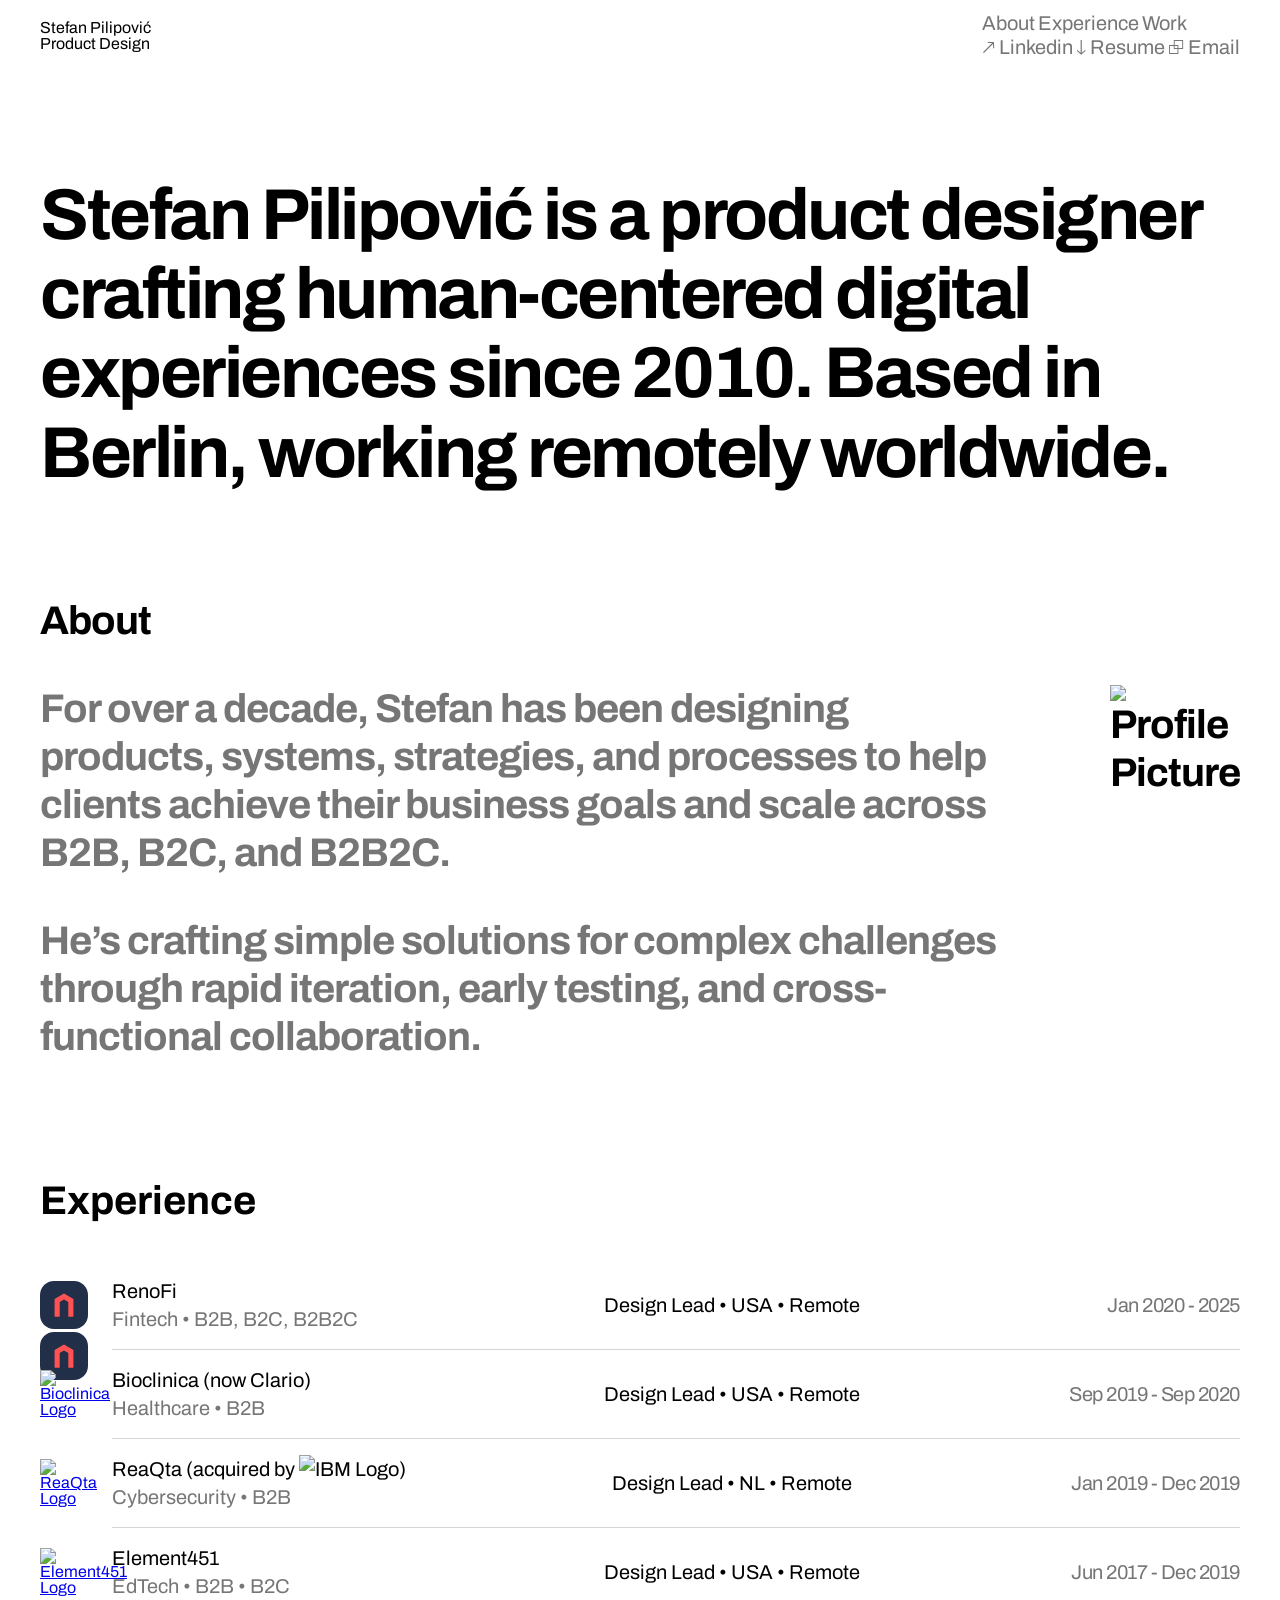
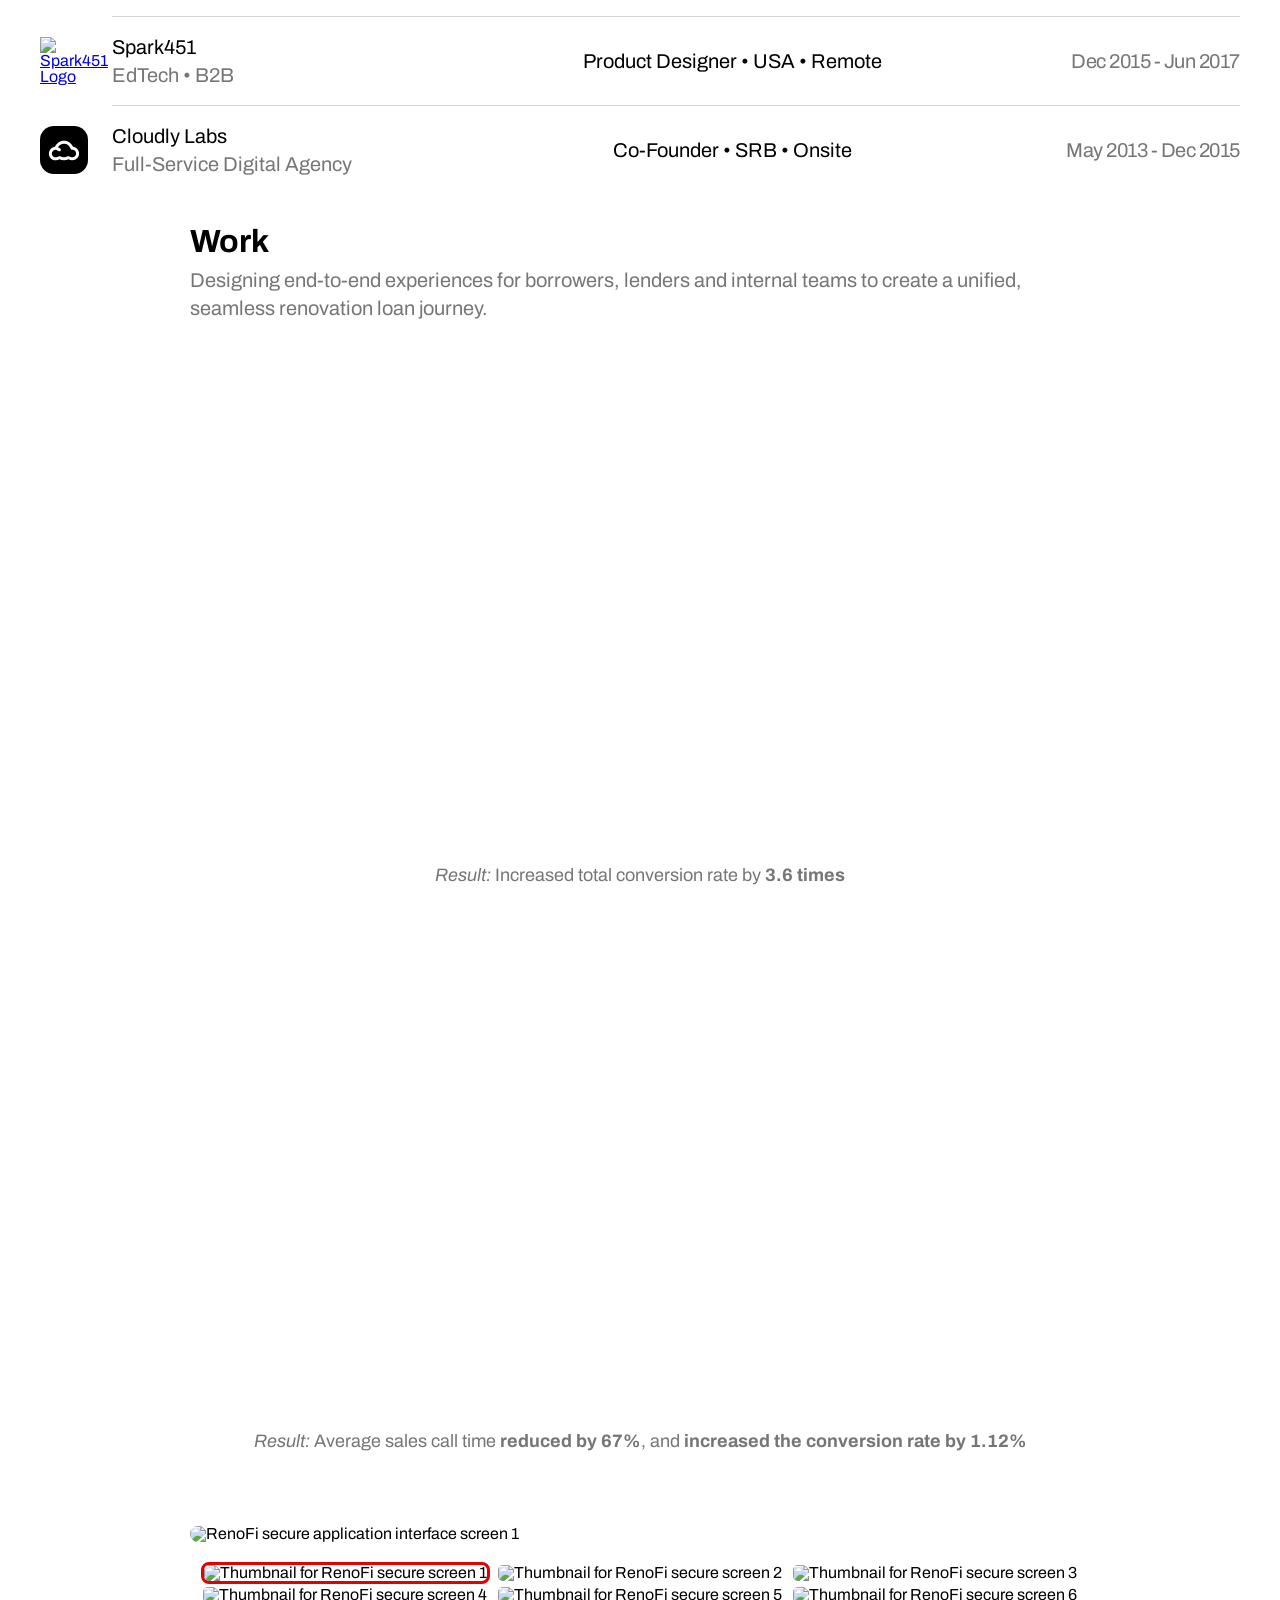
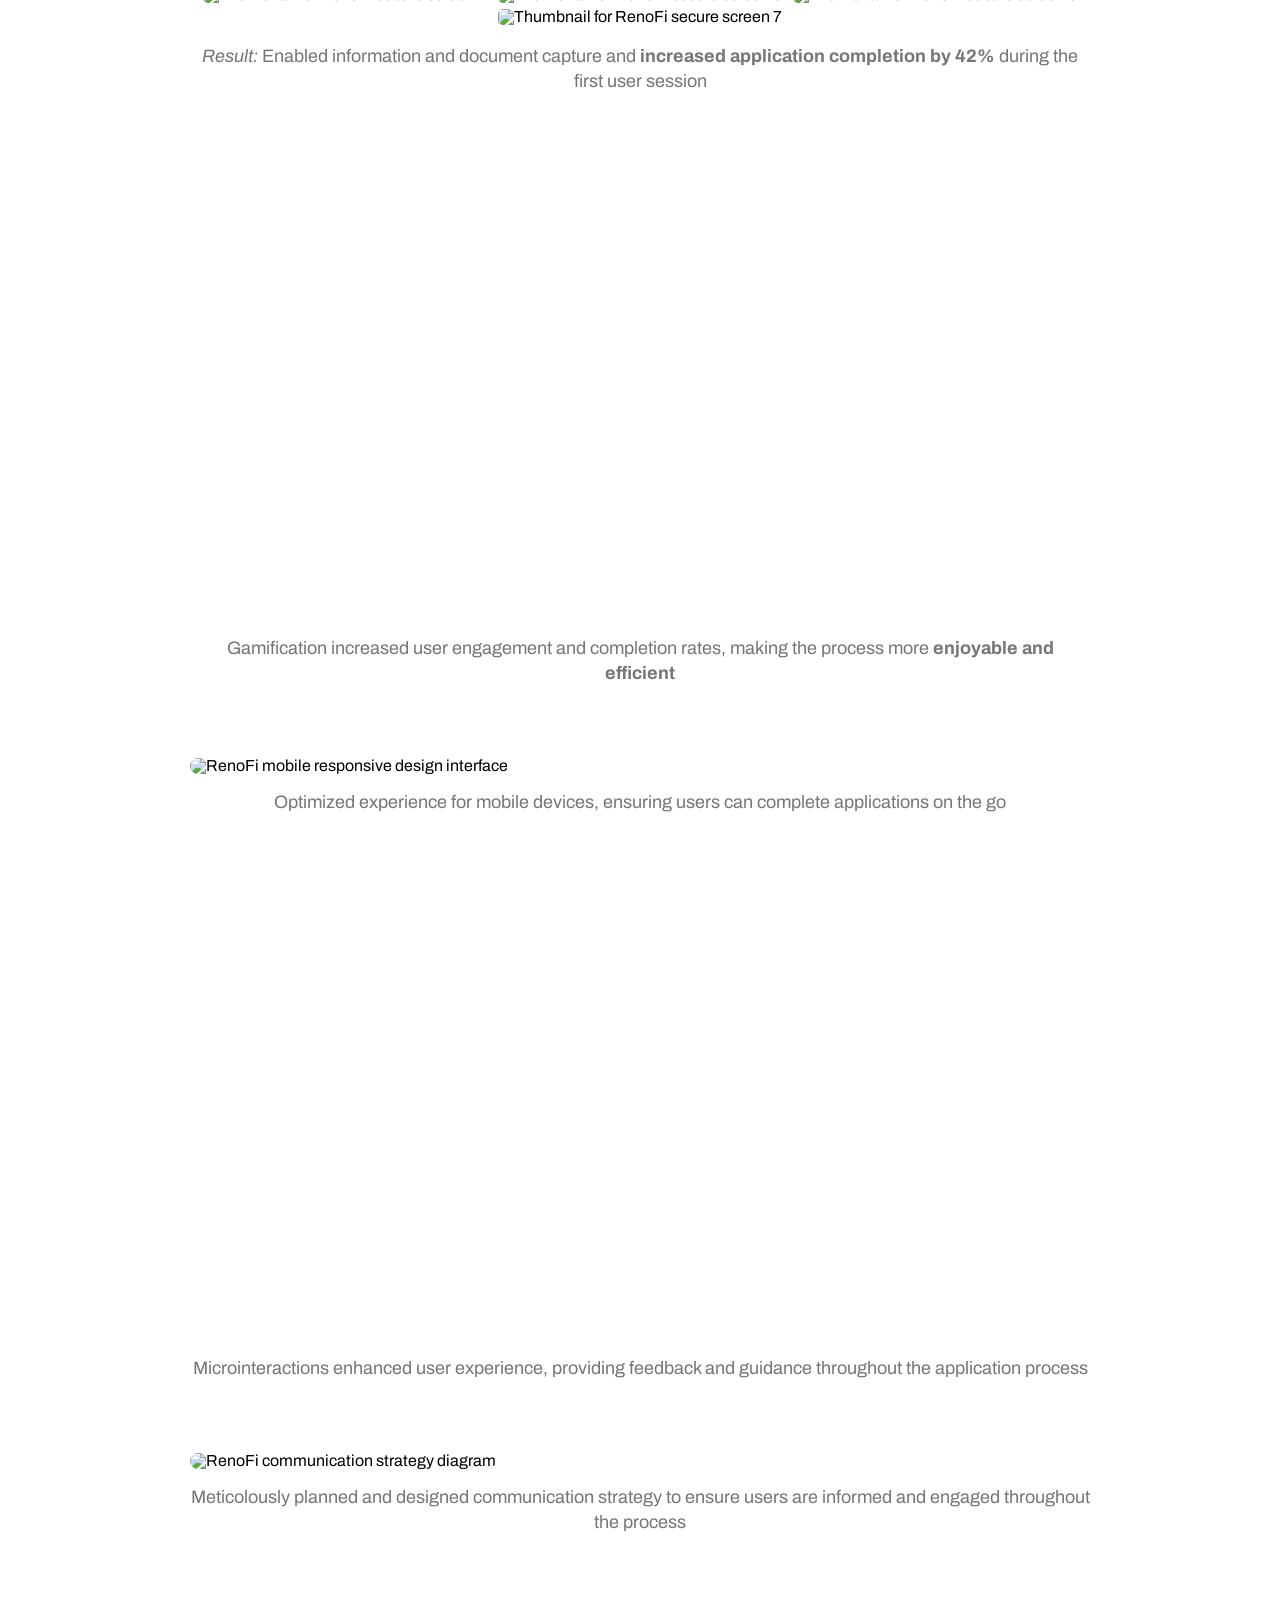
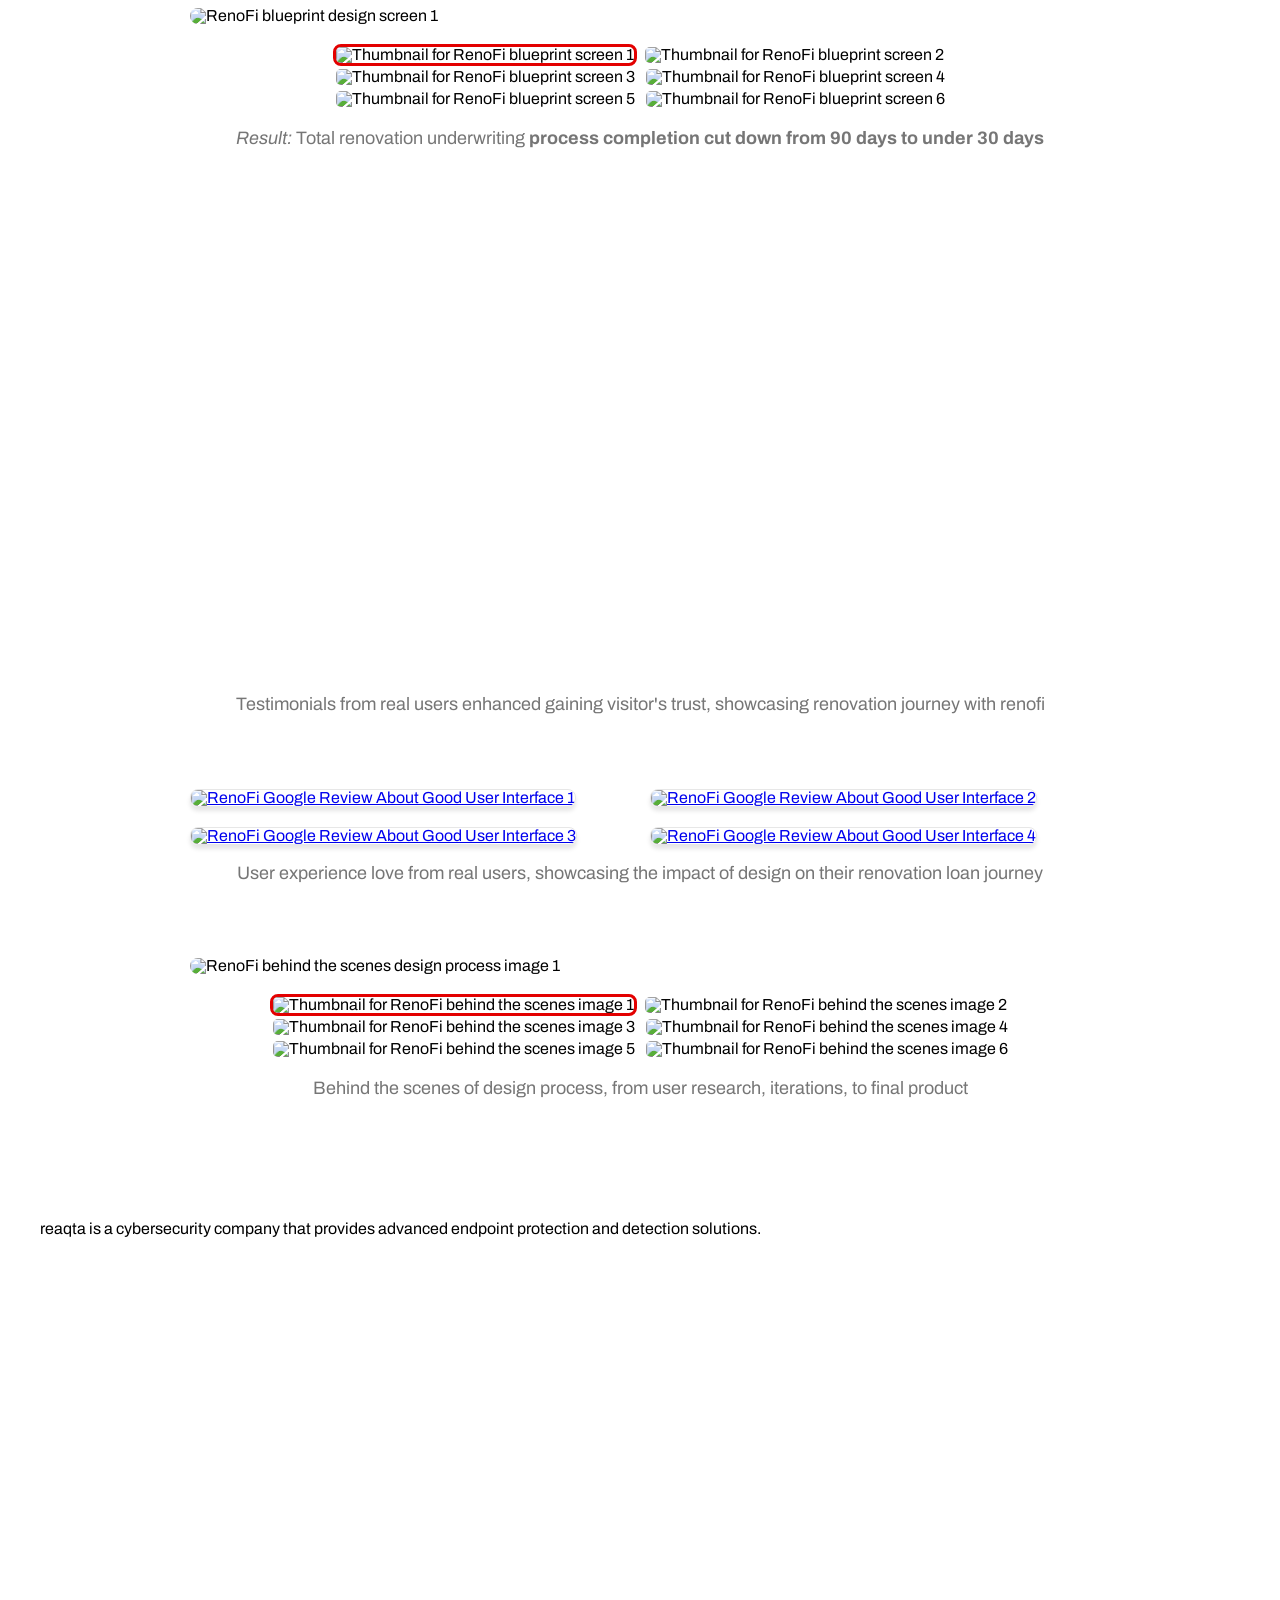
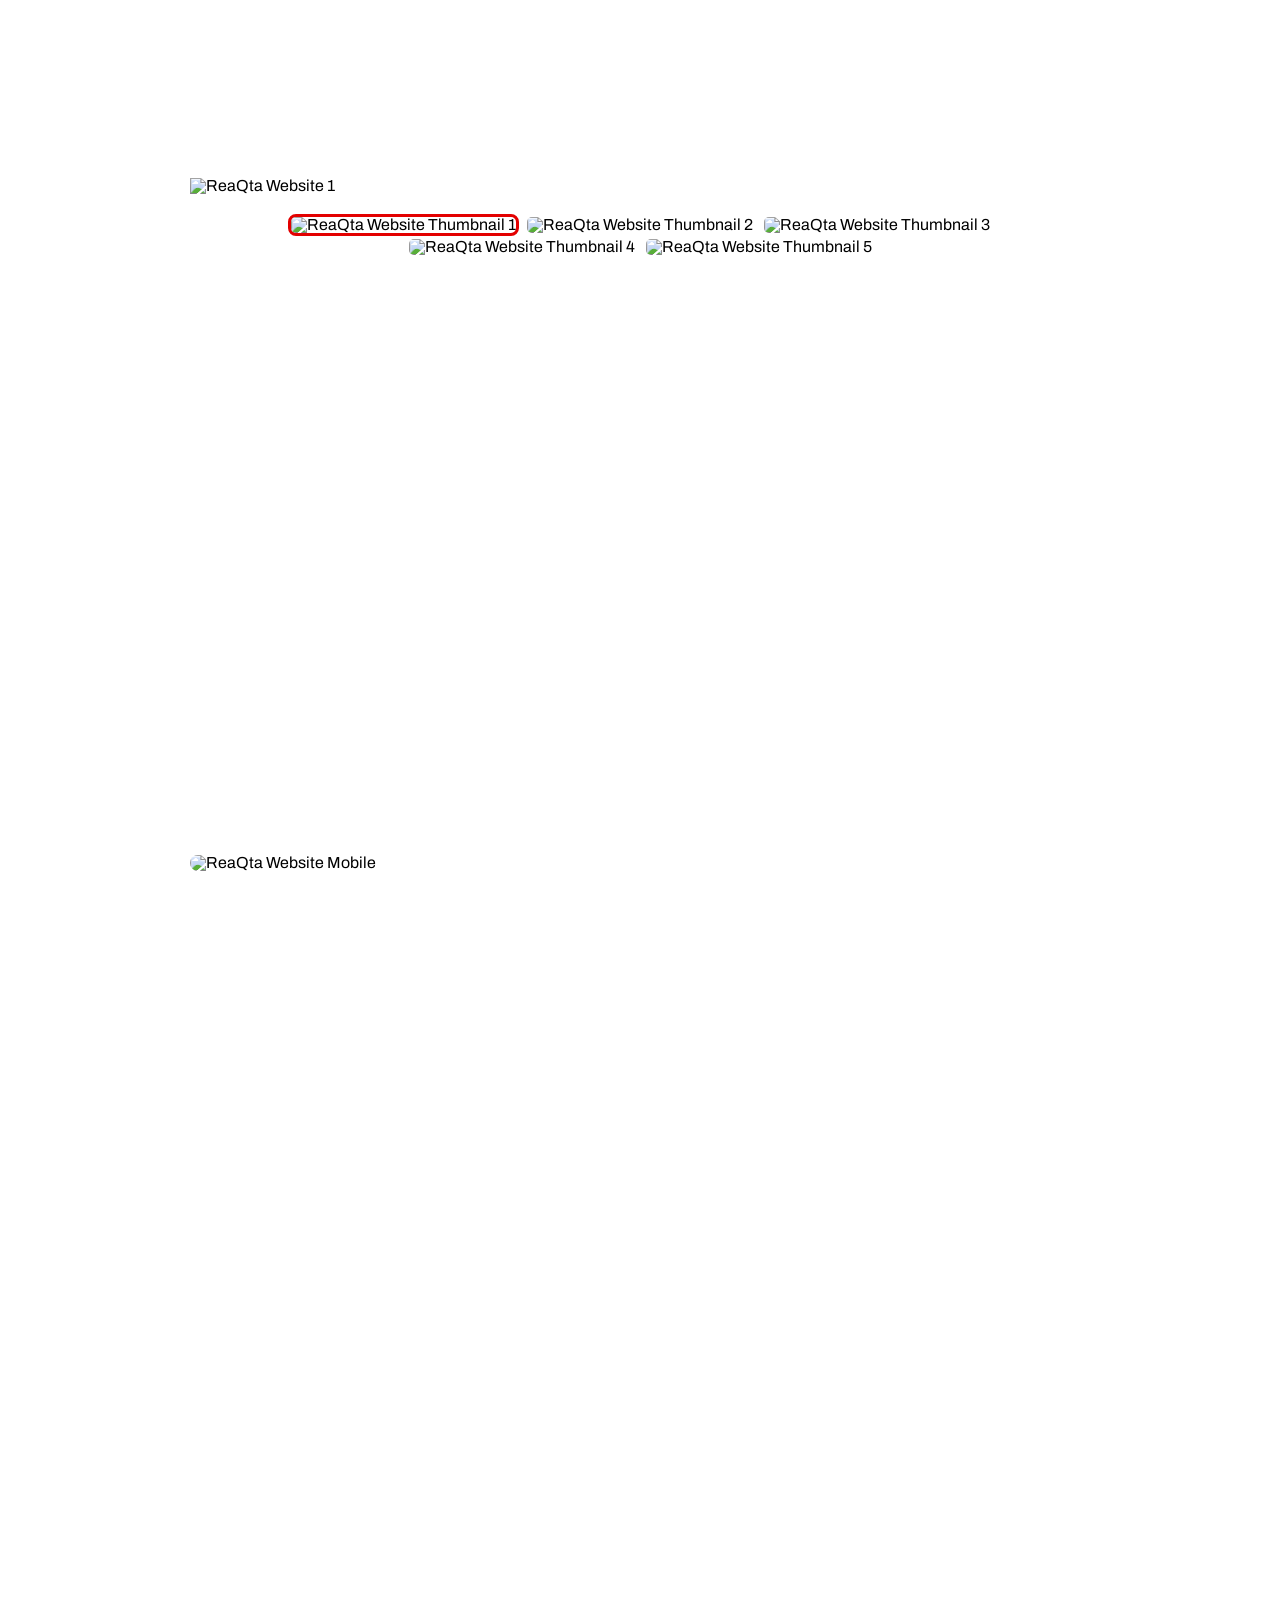
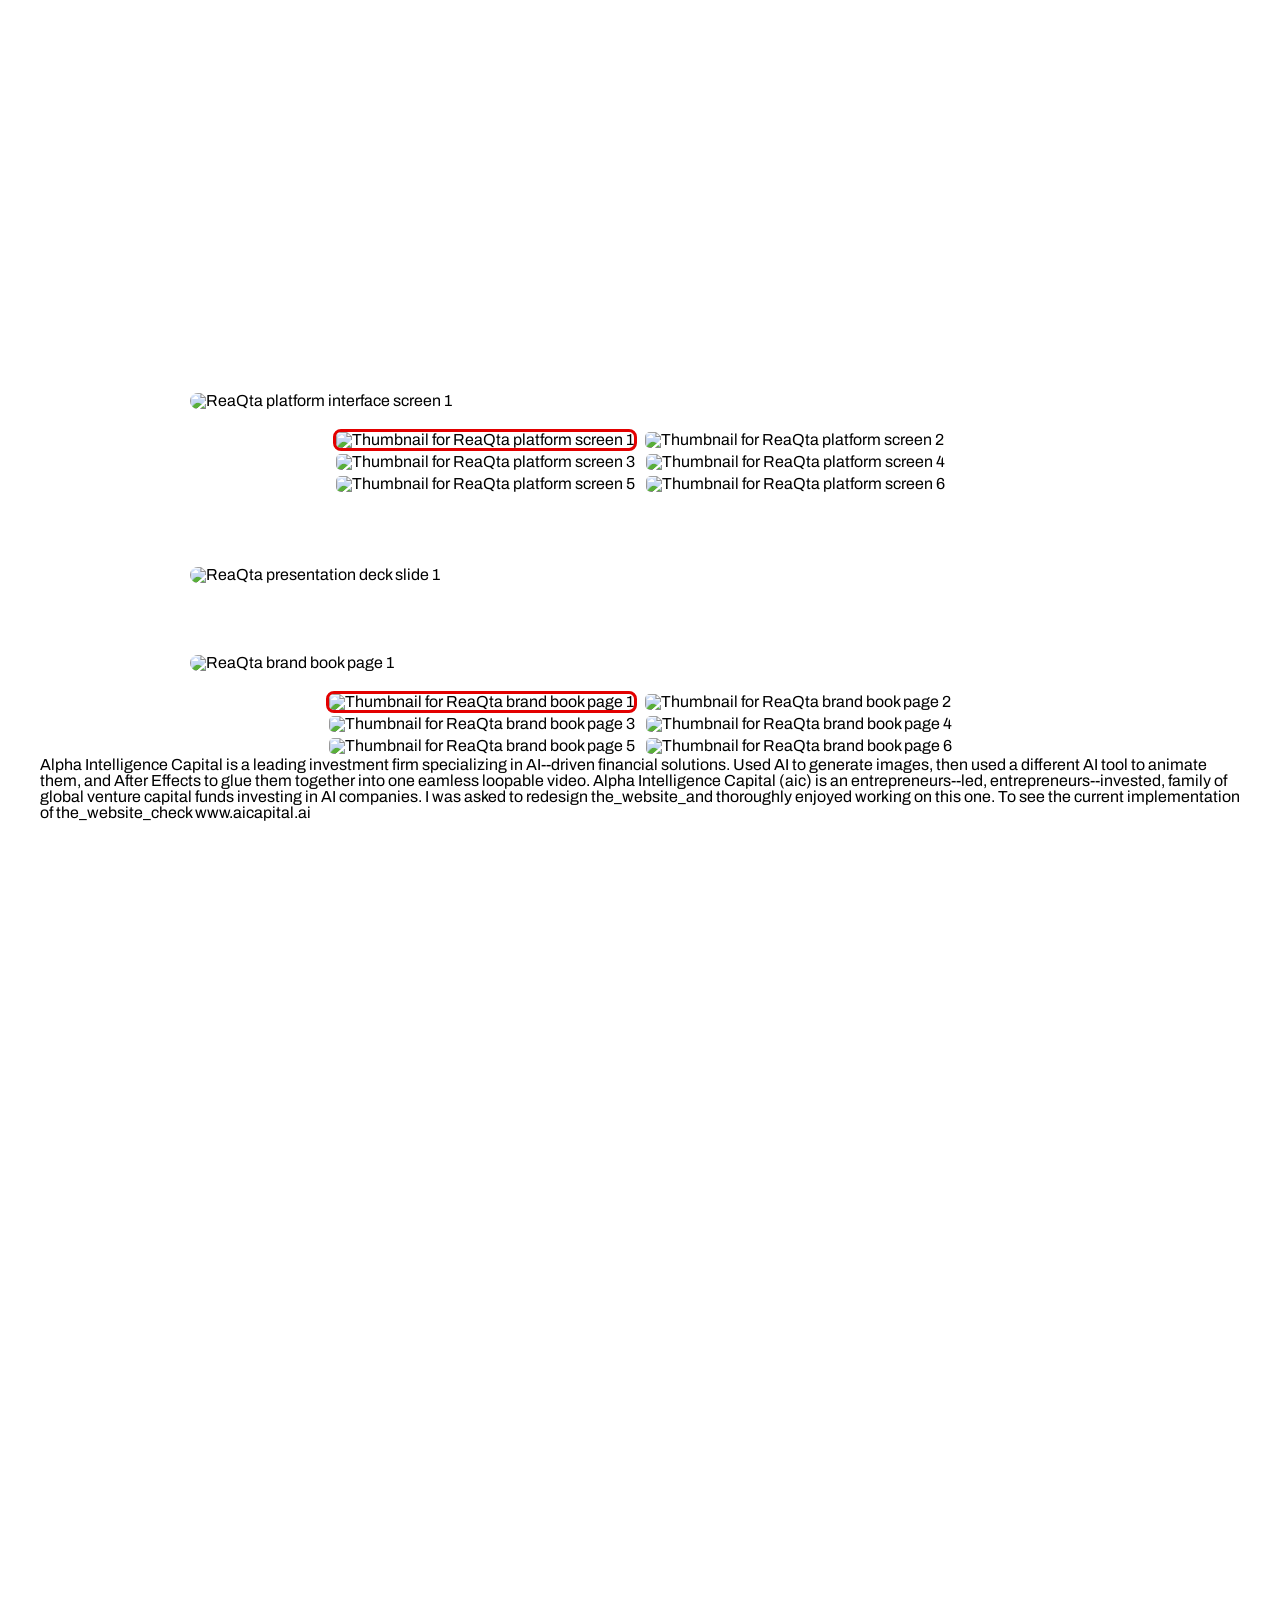
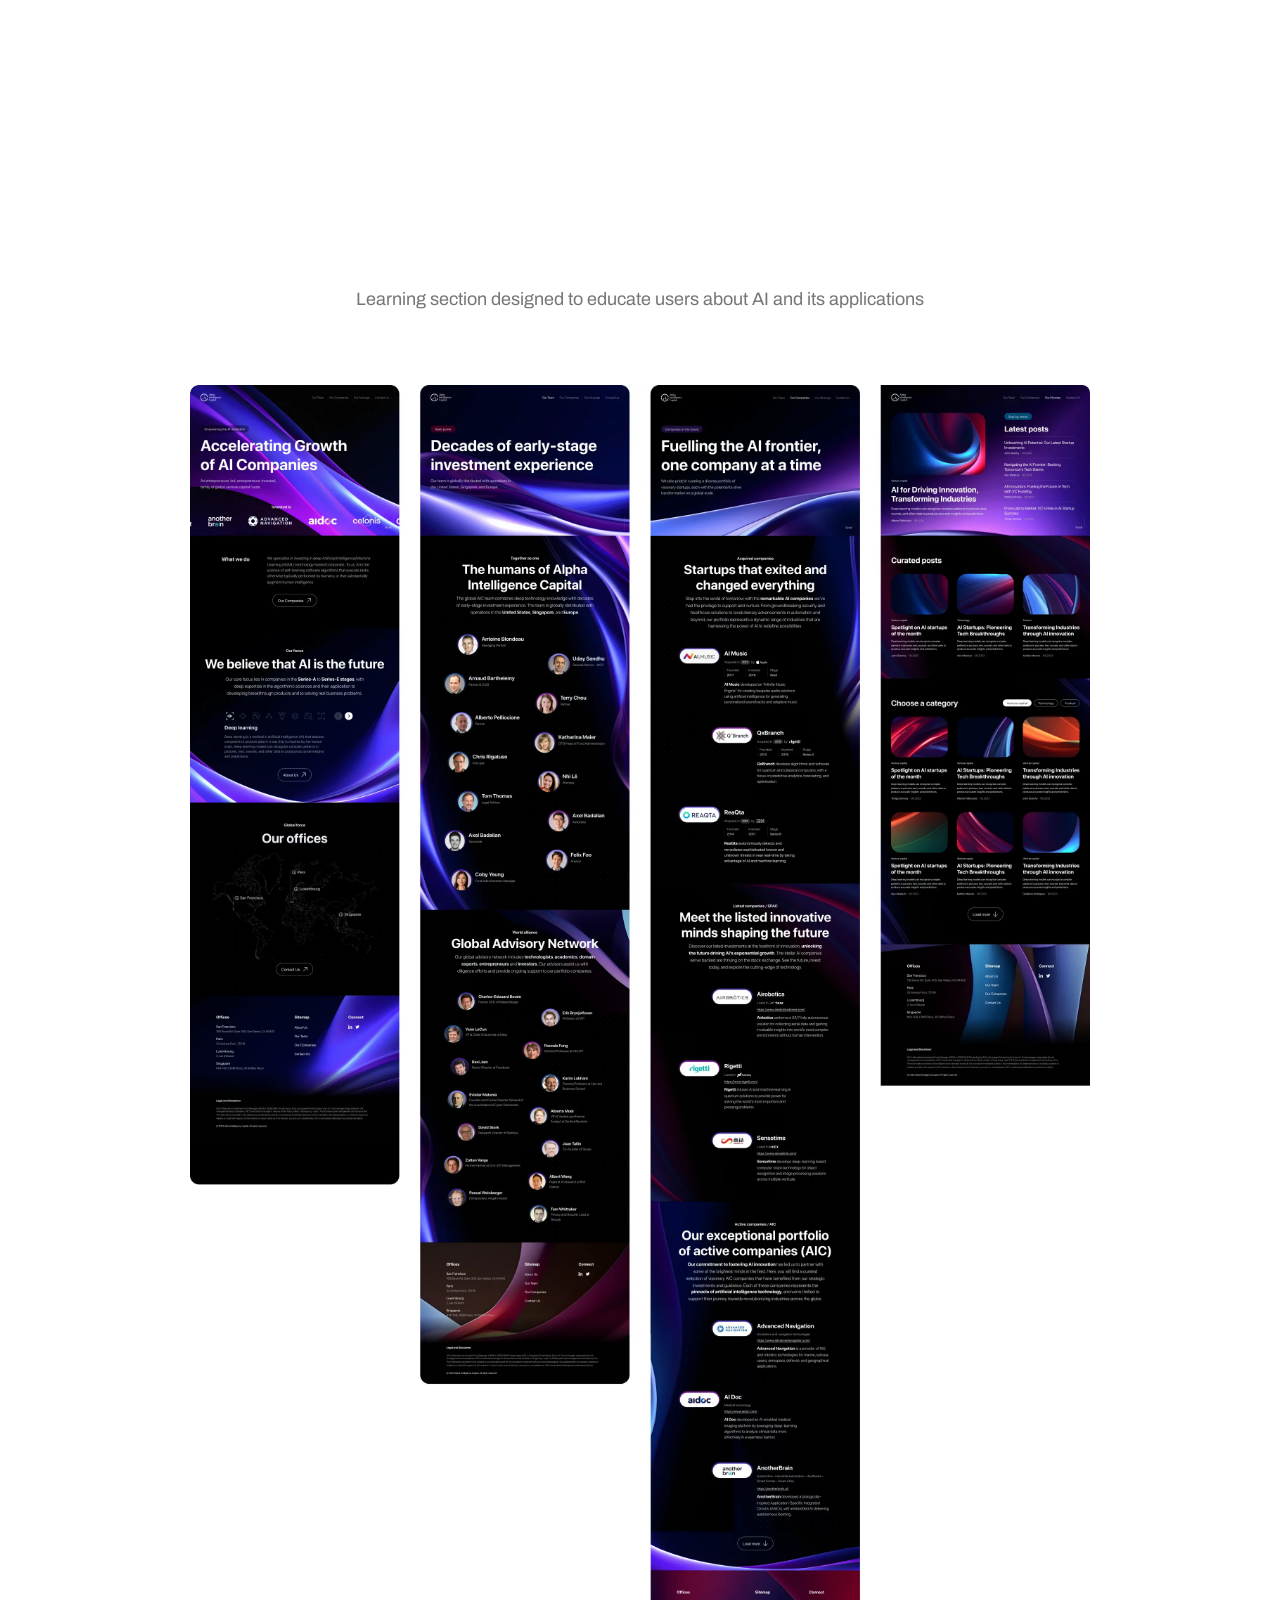
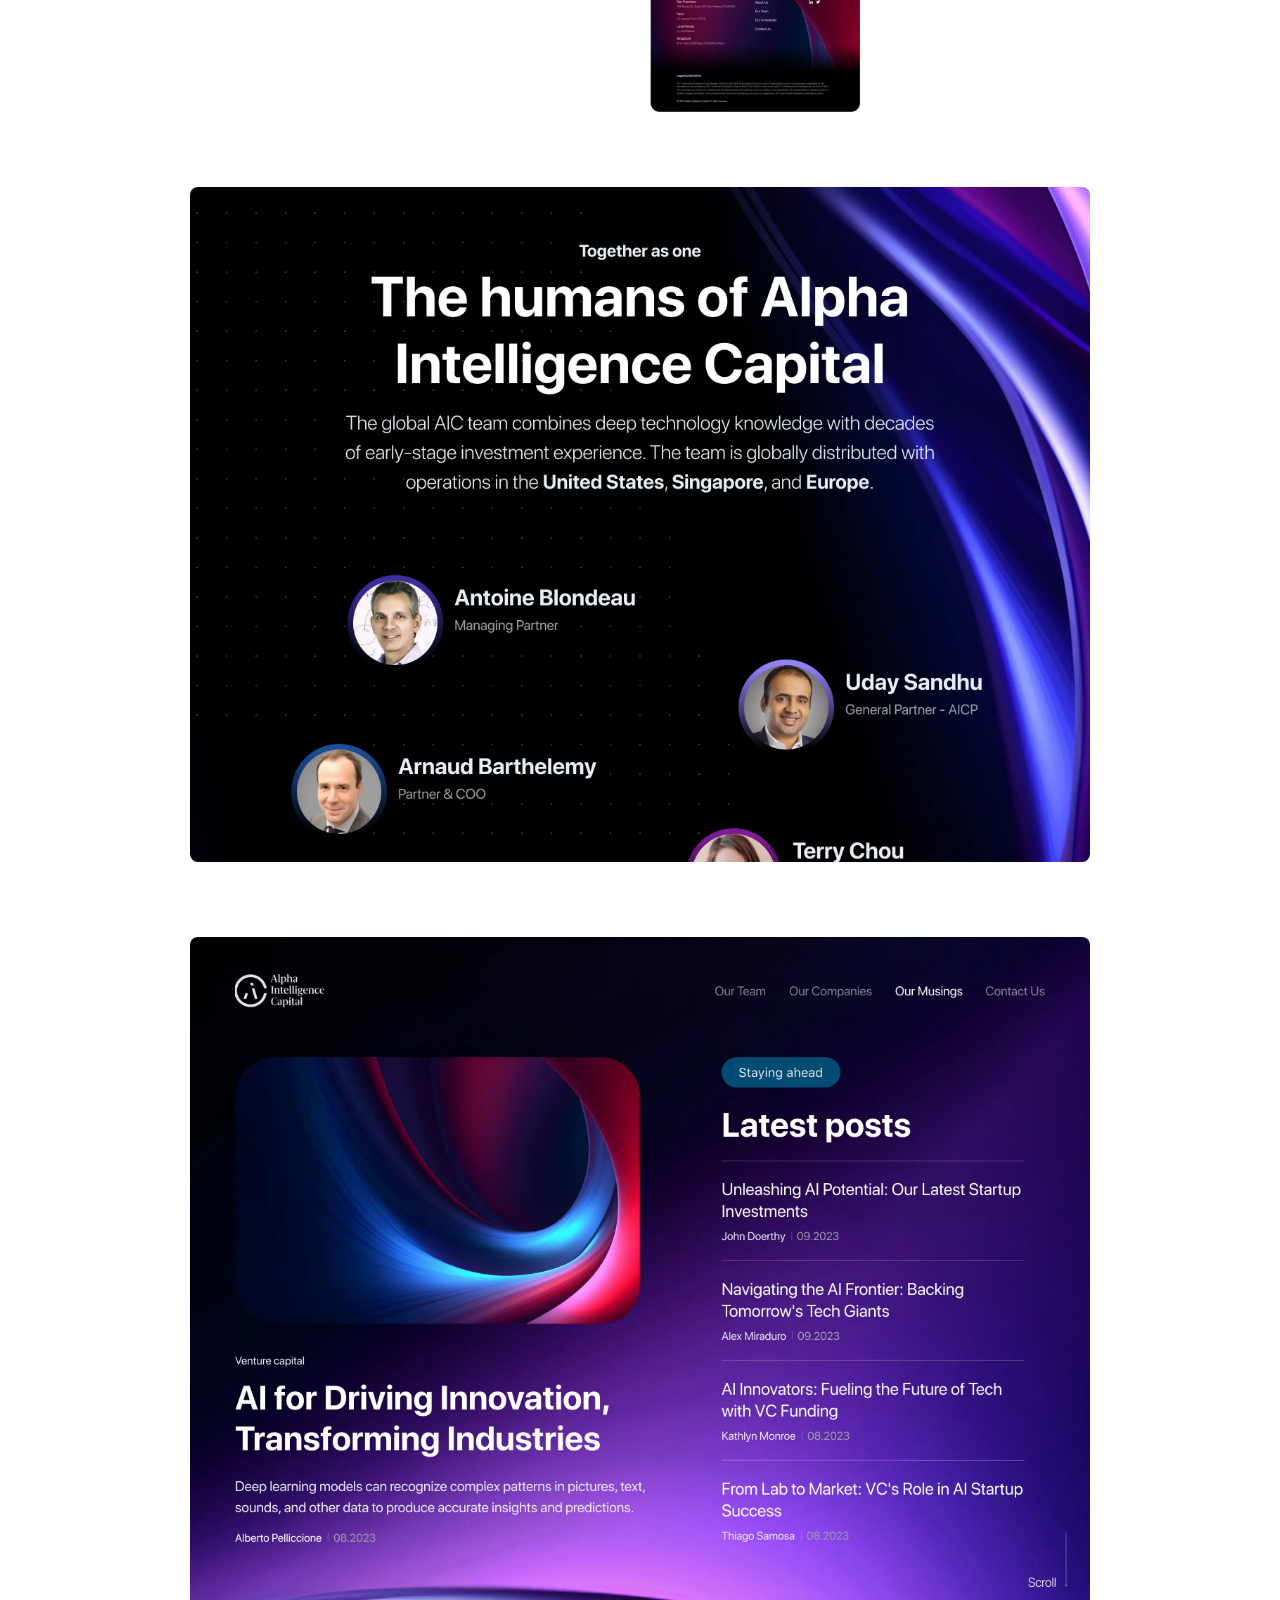
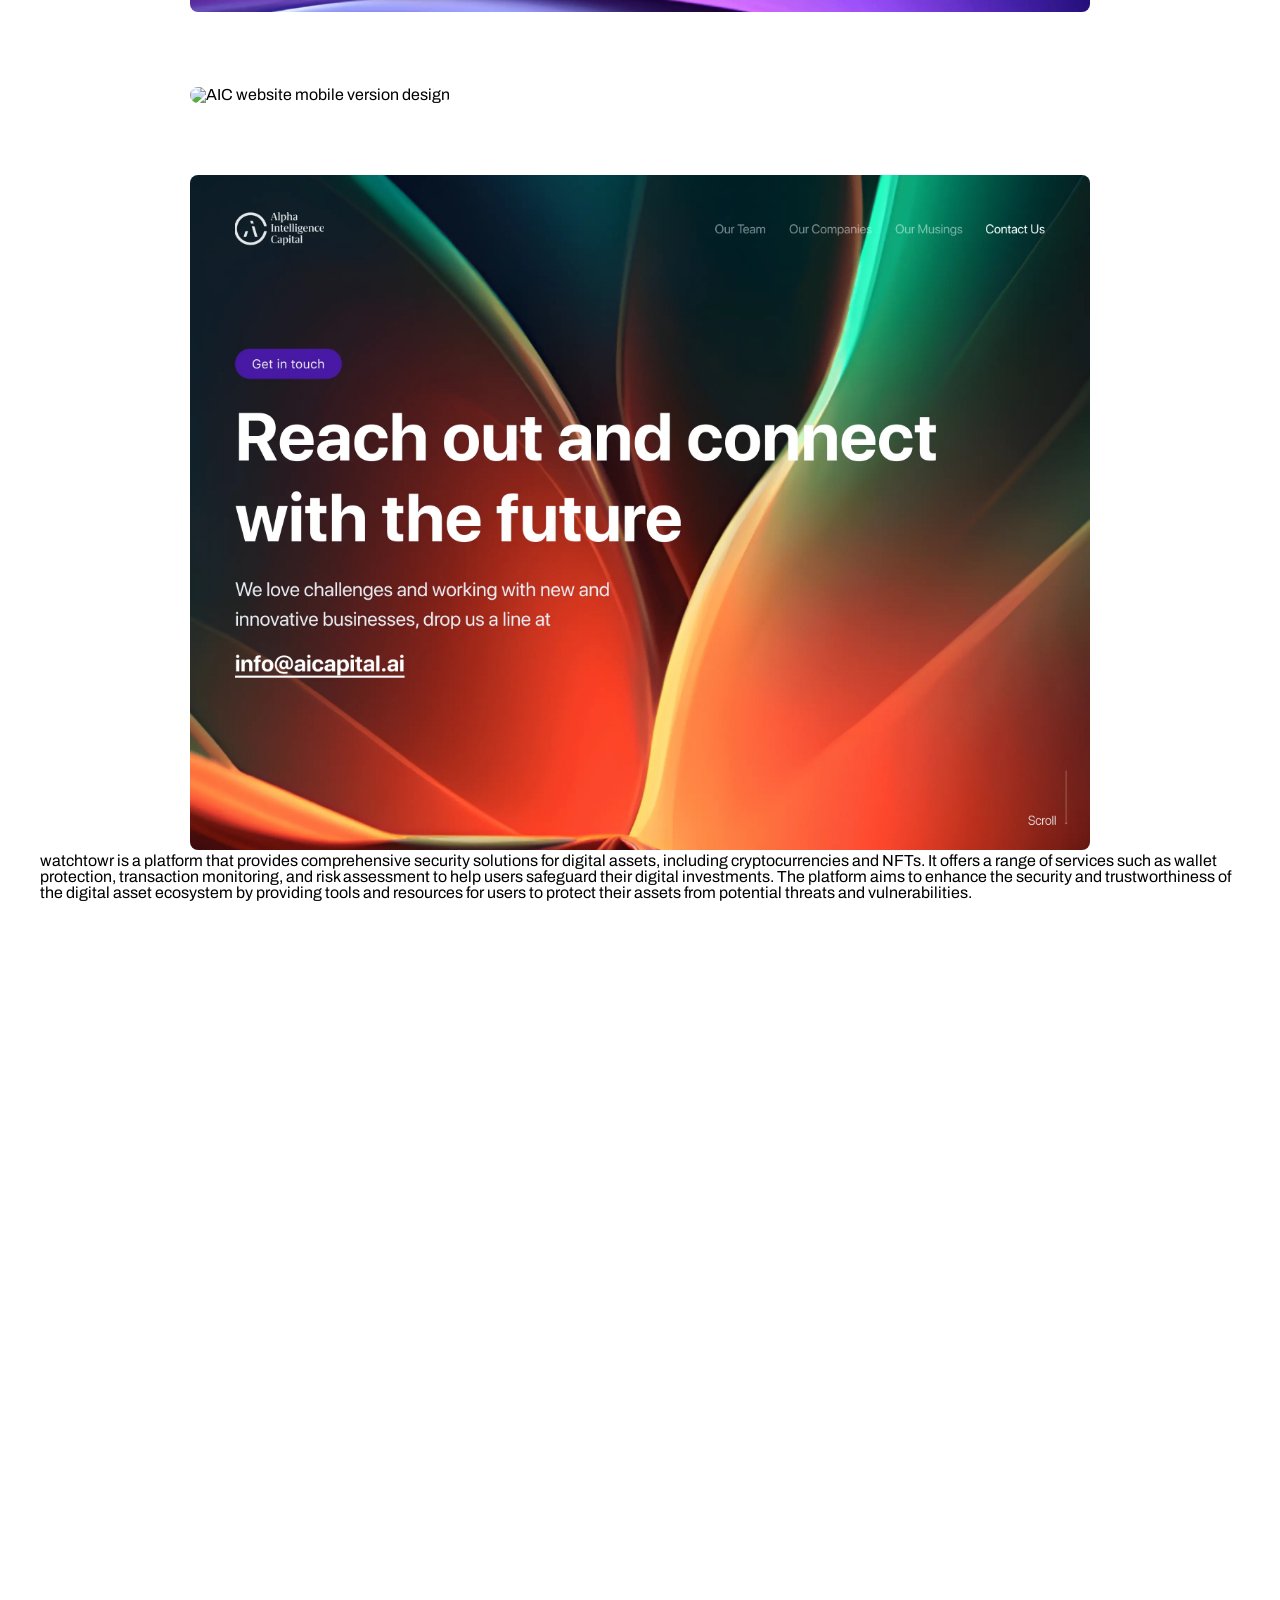
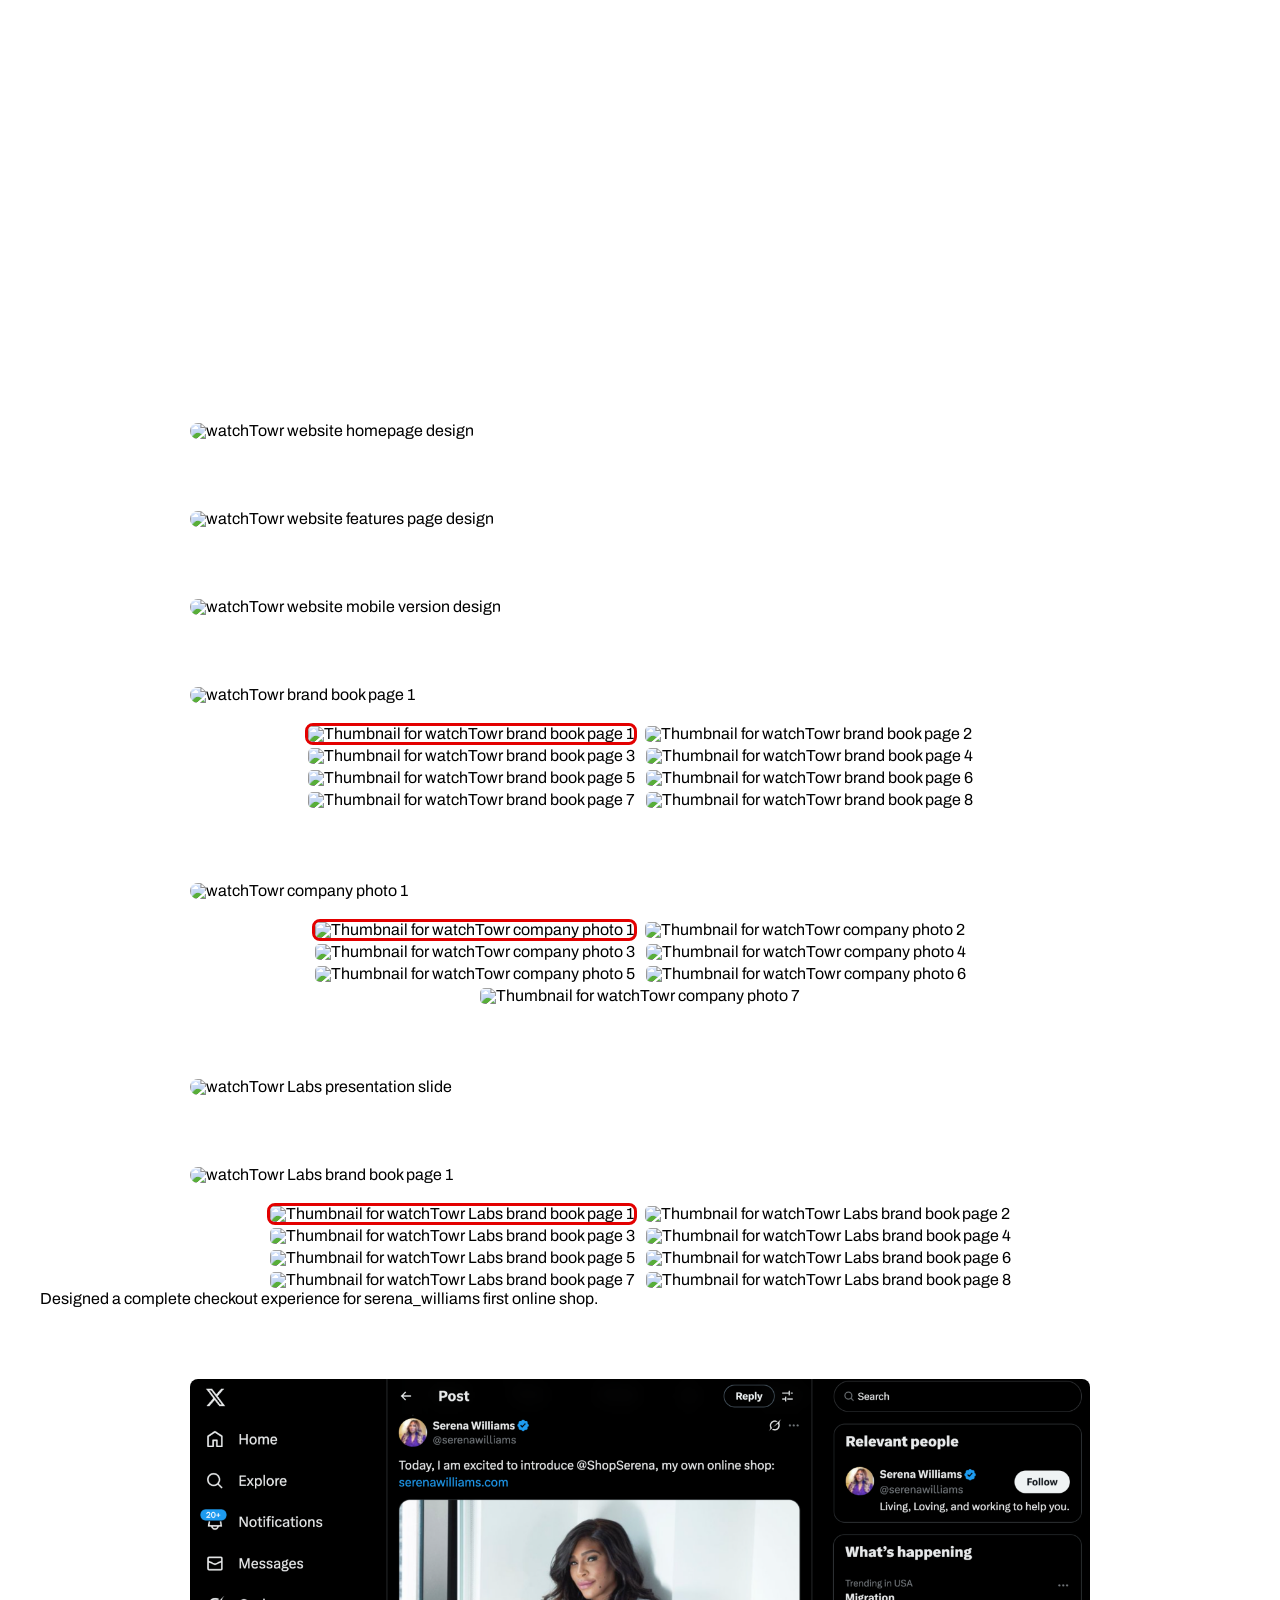
==== commit 235ccdbb: "trying out logo name" ====
--- a/index - double row header.html
+++ b/index - double row header.html
@@ -92,8 +92,9 @@
             <div class="experience__item--left--side">
                 <div class="experience__item--logo">
                     <a href="https://www.renofi.com" target="_blank">
-                        <img src="assets/renofi.svg" alt="RenoFi Logo">
+                        <img src="assets/renofi-logo.svg" alt="RenoFi Logo">
                     </a>
+                    <img src="assets/renofi-logo.svg" alt="RenoFi Logo">
                 </div>
                 <div class="experience__company--name--wrapper">
                     <span class="experience__company--name">RenoFi</span>
--- a/style.css
+++ b/style.css
@@ -10,6 +10,16 @@
     max-width: 1264px;
     margin: auto;
 }
+
+.symbol__register--superscript {
+  font-size: 0.7em; /* reduce size */
+  vertical-align: top; /* raise it to look like a superscript */
+}
+
+.symbol {
+    font-family: 'Noto Sans Symbols 2', sans-serif;
+}
+
 
 @media (max-width: 768px) {
 
--- a/heading.css
+++ b/heading.css
@@ -9,26 +9,17 @@
 }
 
 @media (max-width: 980px) {
-
     .heading {
-        padding: 56px 0;
+        padding: 48px 0;
         font-size: 48px;
-        font-weight: 700;
-        letter-spacing: -2.5px;
-        line-height: 110%;
     }
 }
 
-
 @media (max-width: 480px) {
-
     .heading {
-        padding: 48px 0;
+        padding: 24px 0 56px 0;
         font-size: 32px;
-        font-weight: 700;
-        letter-spacing: -2.5px;
-        line-height: 110%;
     }
 }
 
-/* HEADING END */+/* HEADING END */
--- a/about.css
+++ b/about.css
@@ -41,23 +41,18 @@
 
 
 @media (max-width: 1230px) {
-
     .about__image {
         width: 160px;
-        height: auto;
     }
 
     .about__text,
     .about {
         font-size: 32px;
-        font-weight: 700;
-        letter-spacing: -1px;
-        line-height: 120%;
-
     }
 }
 
 @media (max-width: 660px) {
+    
     .about__content {
         flex-direction: column;
     }
@@ -76,16 +71,8 @@
     .about,
     .about__title,
     .about__text {
-        font-size: 24px;
-        font-weight: 700;
-        letter-spacing: -1px;
-        line-height: 120%;
+        font-size: 20px;
     }
-
 }
 
-@media (max-width: 480px) {
-
-}
-
-/* ABOUT END */+/* ABOUT END */
--- a/experience.css
+++ b/experience.css
@@ -37,10 +37,6 @@
     display: block;
 }
 
-.ibm__logo {
-    width: 15%;
-}
-
 .experience__company--sector {
     font-size: 20px;
     line-height: 140%;
@@ -52,7 +48,7 @@
     font-size: 20px;
     line-height: 140%;
     color: #000000;
-    width: 30%;
+    width: 50%;
 }
 
 .experience__duration {
@@ -73,81 +69,77 @@
 }
 
 @media (max-width: 1230px) {
-
     .experience__title {
         font-size: 32px;
         margin-bottom: 24px;
+        margin-top: 64px;
     }
+}
+
+@media (max-width: 1000px) {
+    .experience__duration {
+        max-width: 120px;
+    }
+
+    .experience__item--left--side {
+        width: 50%;
+    }
+
+        .experience__company--name--wrapper {
+        margin-left: 16px;
+    }
+    
 
 }
 
-@media (max-width: 780px) {
+@media (max-width: 800px) {
 
-    .experience__company--name {
+    .experience__company--name,
+    .experience__company--sector,
+    .experience__location,
+    .experience__duration {
         font-size: 16px;
-        line-height: 140%;
-        color: #000000;
-        display: block;
-    }
-
-    .experience__company--sector {
-        font-size: 16px;
-        line-height: 140%;
-        color: #767676;
-    }
-
-    .experience__location {
-        text-align: center;
-        font-size: 16px;
-        line-height: 140%;
-        color: #000000;
-        width: 30%;
     }
 
     .experience__duration {
-        text-align: right;
-        font-size: 16px;
-        line-height: 140%;
-        color: #767676;
-        letter-spacing: -0.5px;
-        width: 30%;
+        max-width: 1000px;
     }
 
-}
-
-@media (max-width: 660px) {
+    .ibm__logo {
+        width: 15%;
+    }
 
     .experience__title {
         font-size: 24px;
-        margin-bottom: 24px;
+        margin-bottom: 16px;
     }
-} 
+
+    .experience__item {
+        padding: 12px 0;
+    }
+}
+
+
+@media (max-width: 720px) {}
 
 @media (max-width: 560px) {
-
     .experience__location {
         display: none;
     }
 
     .experience__item--left--side {
-        display: flex;
-        align-items: center;
         width: 100%;
     }
 
     .experience__duration {
         width: 50%;
     }
-
 }
 
 @media (max-width: 450px) {
-
-
     .experience__duration {
         width: 30%;
     }
-
 }
 
-/* EXPERIENCE END */
+/* EXPERIENCE END */
--- a/work.css
+++ b/work.css
@@ -1,23 +1,208 @@
 /* WORK START */
 
-.work__title {
+/* One cover
+.work__cover {
+    position: relative;
+    width: 100%;
+    max-height: 600px;
+    border-radius: 28px;
+    overflow: hidden;
+    cursor: pointer;
+    transition: all 0.2s ease;
+    margin-bottom: 40px;
+}
+
+.work__cover:hover {
+    box-shadow: 0 8px 10px 0 rgba(0, 0, 0, 0.5);
+    scale: 1.002;
+}
+
+.work__cover--media {
+    display: flex;
+    justify-content: center;
+    margin: 5% auto 0 auto;
+    width: 50%;
+    height: 100%;
+    filter: drop-shadow(rgba(0, 0, 0, 0.1) 15px 15px 15px);
+} */
+
+
+/* WORK COVER START */
+
+.work__cover {
+    position: relative;
+    width: 100%;
+    height: 600px;
+    border-radius: 28px;
+    overflow: hidden;
+    cursor: pointer;
+    margin-bottom: 40px;
+}
+
+
+.work__cover::after {
+    content: '';
+    position: absolute;
+    top: 0;
+    left: 0;
+    right: 0;
+    bottom: 0;
+    box-shadow: inset transparent;
+    /* border-color: #0071E3; */
+    border-radius: 28px;
+    pointer-events: none;
+    z-index: 10; /* Ensure it's above everything else */
+    transition: all 0.2s ease;
+}
+
+.work__cover:hover::after {
+    box-shadow: inset 0 0 20px rgba(0, 0, 0, 0.3);
+    /* border-color: #0071E3; */
+}
+
+.work__cover--media--wrapper {
+    position: relative;
+    display: flex;
+    justify-content: center;
+    align-items: center;
+    height: 100%;
+}
+
+.work__cover--media {
+    position: absolute;
+    top: 45%;
+    transform: translateY(-50%);
+    width: 50%;
+    height: auto;
+    border-radius: 8px;
+    object-fit: cover;
+    box-shadow: 0 10px 20px rgba(0, 0, 0, 0.2);
+}
+
+.work__cover--media--center {
+    z-index: 3;
+}
+
+.work__cover--media--left {
+    left: -2%;
+    z-index: 2;
+    transform: translateY(-50%) scale(0.7);
+}
+
+.work__cover--media--right {
+    right: -2%;
+    z-index: 2;
+    transform: translateY(-50%) scale(0.7);
+}
+
+
+/* Round open button at the bottom right of the cover */
+.work__cover--open--button {
+    position: absolute;
+    right: 32px;
+    bottom: 24px;
+    width: 56px;
+    height: 56px;
+    border-radius: 50%;
+    background-color: #0071E3;
+    padding: 16px;
+    z-index: 5;
+}
+
+
+.work__cover--text {
+    position: absolute;
+    left: 32px;
+    bottom: 24px;
+    z-index: 2;
+    color: #FEFEFE;
+    z-index: 5;
+}
+
+
+.work__cover--heading {
+    font-size: 16px;
+    margin-bottom: 12px;
+    color: #FEFEFE;
+    opacity: 0.7;
+    z-index: 5;
+}
+
+
+.work__cover--title {
+    font-size: 32px;
+    font-weight: 700;
+    margin: 4px 0;
+    color: #ffffff;
+    z-index: 5;
+}
+
+/* WORK COVER END */
+
+
+/* WORK MODAL START */
+
+.work__heading {
     margin-top: 120px;
-    margin-bottom: 24px;
+    margin-bottom: 16px;
     font-size: 40px;
     font-weight: 700;
-}
-
-.work__description {
-    font-size: 24px;
+    max-width: 900px;
+}
+
+.work__title {
+    margin-top: 32px;
+    margin-bottom: 8px;
+    font-size: 32px;
+    font-weight: 700;
+    max-width: 900px;
+    margin-left: auto;
+    margin-right: auto;
+}
+
+.work__subtitle {
+    margin-bottom: 14px;
+    font-size: 20px;
     line-height: 140%;
     color: #767676;
     max-width: 900px;
-    margin: 0;
+    margin-left: auto;
+    margin-right: auto;
+}
+
+.work__chip--wrapper {
+    display: flex;
+    flex-wrap: wrap;
+    gap: 8px;
+    align-items: center;
+    margin-bottom: 32px;
+    max-width: 900px;
+    margin-left: auto;
+    margin-right: auto;
+}
+
+.work__chip {
+    display: inline-block;
+    padding: 3px 7px 3px 7px;
+    outline: #dbdbdb 1px solid;
+    border-radius: 20px;
+    font-size: 10px;
+    font-weight: 600;
+    color: #767676;
+}
+
+.work__description {
+
+    font-size: 20px;
+    line-height: 140%;
+    color: #767676;
+    max-width: 900px;
+    margin: 0 auto;
 }
 
 .work__project--block {
     max-width: 900px;
-    margin: 64px auto 0;
+    margin: 72px auto 0;
 }
 
 .work__project--block--image,
@@ -74,42 +259,175 @@
     width: 100%;
     margin-top: 16px;
     text-align: center;
-    font-size: 14px;
+    font-size: 18px;
+    line-height: 140%;
     color: #767676;
 }
+
+.work__project--caption--highlight {
+    color: #000000;
+    font-weight: 600;
+}
+
+/* WORK MODAL END */
 
 @media (max-width: 1230px) {
     .work__title {
         font-size: 32px;
     }
 
-}
-
+    .work__cover {
+        height: 650px;
+    }
+
+
+    .work__heading {
+        font-size: 24px;
+    }
+
+    .work__description {
+        font-size: 20px;
+        line-height: 140%;
+        color: #767676;
+        max-width: 900px;
+        margin: 0;
+    }
+
+    .work__project--caption {
+        font-size: 18px;
+    }
+}
+
+@media (max-width: 1000px) {
+    .work__cover {
+        height: 550px;
+    }
+}
 
 @media (max-width: 768px) {
 
     /* On smaller screens, switch to 2 columns */
     .work__project--block--reviews {
         grid-template-columns: repeat(2, 1fr);
-        grid-template-rows: repeat(3, 1fr);
-    }
+        grid-template-rows: repeat(2, 1fr);
+    }
+
+    .work__cover--gradient {
+        position: absolute;
+        bottom: 0;
+        width: 100%;
+        height: 50%;
+        background: linear-gradient(to top, rgba(0, 0, 0, 1), transparent);
+        pointer-events: none;
+        z-index: 4;
+    }
+
+    .work__cover {
+        height: 450px;
+        margin-bottom: 40px;
+    }
+
+    .work__cover--text {
+        position: absolute;
+        bottom: 16px;
+        left: 20px;
+        z-index: 5;
+        color: #FEFEFE;
+        margin-right: 64px;
+    }
+
+    .work__cover--heading {
+        margin-bottom: 6px;
+        font-size: 12px;
+    }
+
+    .work__cover--title {
+        font-size: 24px;
+    }
+
+    .work__cover--open--button {
+        position: absolute;
+        right: 20px;
+        bottom: 20px;
+        width: 44px;
+        height: 44px;
+        border-radius: 50%;
+        background-color: #0071E3;
+        padding: 12px;
+        z-index: 5;
+    }
+
+
+    .work__cover--media {
+        display: flex;
+        justify-content: center;
+        margin: 0 auto 0 auto;
+        width: 80%;
+        height: auto;
+        filter: drop-shadow(rgba(0, 0, 0, 0.1) 15px 15px 15px);
+    }
+
+    .work__cover--media--center {
+        z-index: 3;
+    }
+
+    .work__cover--media--left {
+        display: none;
+    }
+
+    .work__cover--media--right {
+        display: none;
+    }
+
 }
 
 @media (max-width: 660px) {
+
+    .work__cover {
+        height: 400px;
+    }
+
+    .work__cover--media {
+        top: 50%;
+    }
+
+    .work__cover--gradient {
+        height: 30%;
+    }
+
     .work__title {
         font-size: 24px;
     }
-
-}
-
-@media (max-width: 480px) {
-
 
     /* On very small screens, switch to 1 column */
     .work__project--block--reviews {
         grid-template-columns: 1fr;
-        grid-template-rows: repeat(6, 1fr);
-    }
-}
-
-/* WORK END */+        grid-template-rows: repeat(4, 1fr);
+    }
+
+    .work__heading {
+        margin-top: 64px;
+    }
+
+}
+
+
+@media (max-width: 560px) {
+
+    .work__cover--media {
+        top: 45%;
+    }
+
+    .work__cover {
+        height: 350px;
+    }
+
+    .work__cover--gradient {
+        height: 40%;
+    }
+
+}
+
+@media (max-width: 480px) {}
+
+/* WORK END */
--- a/browser.css
+++ b/browser.css
@@ -1,6 +1,6 @@
-/* BROWSER START */
+/* BROWSER DARK START */
 
-.browser {
+.browser__dark {
     max-width: 900px;
     width: 100%;
     display: flex;
@@ -10,7 +10,7 @@
     box-sizing: border-box;
 }
 
-.browser__header {
+.browser__dark--header {
     display: flex;
     align-items: center;
     height: 24px;
@@ -20,9 +20,20 @@
     box-sizing: border-box;
     border: #1b1c1e 1px solid;
     width: 100%;
+    position: relative;
 }
 
-.browser__header--control {
+.browser__dark--header--title {
+    position: absolute;
+    left: 50%;
+    transform: translateX(-50%);
+    color: #bfbfbf;
+    font-size: 10px;
+    font-weight: 400;
+    text-align: center;
+}
+
+.browser__dark--header--control {
     height: 12px;
     width: 12px;
     border-radius: 50%;
@@ -30,26 +41,26 @@
     box-sizing: border-box;
 }
 
-.browser__header--control:first-child {
+.browser__dark--header--control:first-child {
     margin-left: 14px;
 }
 
-.browser__header--control--close {
+.browser__dark--header--control--close {
     background-color: #FF6058;
     border: 1px solid #E14942;
 }
 
-.browser__header--control--minimize {
+.browser__dark--header--control--minimize {
     background-color: #FFC130;
     border: 1px solid #E1A325;
 }
 
-.browser__header--control--expand {
+.browser__dark--header--control--expand {
     background-color: #27CA40;
     border: 1px solid #3EAF3F;
 }
 
-.browser__content {
+.browser__dark--content {
     width: 100%;
     border: #1b1c1e 1px solid;
     border-radius: 0 0 0.5rem 0.5rem;
@@ -60,11 +71,105 @@
     overflow-y: auto;
 }
 
-.browser__content--img {
+/* Ensure slides inside browser have proper border radius */
+.browser__dark--content .slideshow__slide {
+    border-top-left-radius: 0;
+    border-top-right-radius: 0;
+}
+
+.browser__dark--content--img {
     width: 100%;
     height: auto;
     display: block;
     margin-top: -4px;
 }
 
-/* BROWSER END */
+/* BROWSER DARK END */
+
+/* BROWSER LIGHT START */
+
+.browser__light {
+    max-width: 900px;
+    width: 100%;
+    display: flex;
+    flex-direction: column;
+    justify-content: center;
+    margin: 64px auto 0;
+    box-sizing: border-box;
+}
+
+.browser__light--header {
+    display: flex;
+    align-items: center;
+    height: 24px;
+    background-color: #e9e9e9;
+    border-top-left-radius: 12px;
+    border-top-right-radius: 12px;
+    box-sizing: border-box;
+    border: #e2e2e2 1px solid;
+    width: 100%;
+    position: relative;
+}
+
+.browser__light--header--title {
+    position: absolute;
+    left: 50%;
+    transform: translateX(-50%);
+    color: #767676;
+    font-size: 10px;
+    font-weight: 400;
+    text-align: center;
+}
+
+.browser__light--header--control {
+    height: 12px;
+    width: 12px;
+    border-radius: 50%;
+    margin-left: 8px;
+    box-sizing: border-box;
+}
+
+.browser__light--header--control:first-child {
+    margin-left: 14px;
+}
+
+.browser__light--header--control--close {
+    background-color: #FF6058;
+    border: 1px solid #E14942;
+}
+
+.browser__light--header--control--minimize {
+    background-color: #FFC130;
+    border: 1px solid #E1A325;
+}
+
+.browser__light--header--control--expand {
+    background-color: #27CA40;
+    border: 1px solid #3EAF3F;
+}
+
+.browser__light--content {
+    width: 100%;
+    border: #e2e2e2 1px solid;
+    border-radius: 0 0 0.5rem 0.5rem;
+    margin-top: -1px;
+    box-sizing: border-box;
+    padding: 0;
+    max-height: 610px;
+    overflow-y: auto;
+}
+
+/* Ensure slides inside browser have proper border radius */
+.browser__light--content .slideshow__slide {
+    border-top-left-radius: 0;
+    border-top-right-radius: 0;
+}
+
+.browser__light--content--img {
+    width: 100%;
+    height: auto;
+    display: block;
+    margin-top: -4px;
+}
+
+/* BROWSER LIGHT END */
--- a/slideshow.css
+++ b/slideshow.css
@@ -2,7 +2,7 @@
 
 .slideshow {
     max-width: 900px;
-    margin: 64px auto 0;
+    margin: 72px auto 0;
 }
 
 
@@ -30,7 +30,7 @@
     height: auto;
     max-height: 70px;
     object-fit: cover;
-    margin: 0 4px;
+    margin: 0 1px;
     cursor: pointer;
     border: 3px solid transparent;
     /* Transparent border to reserve space */
